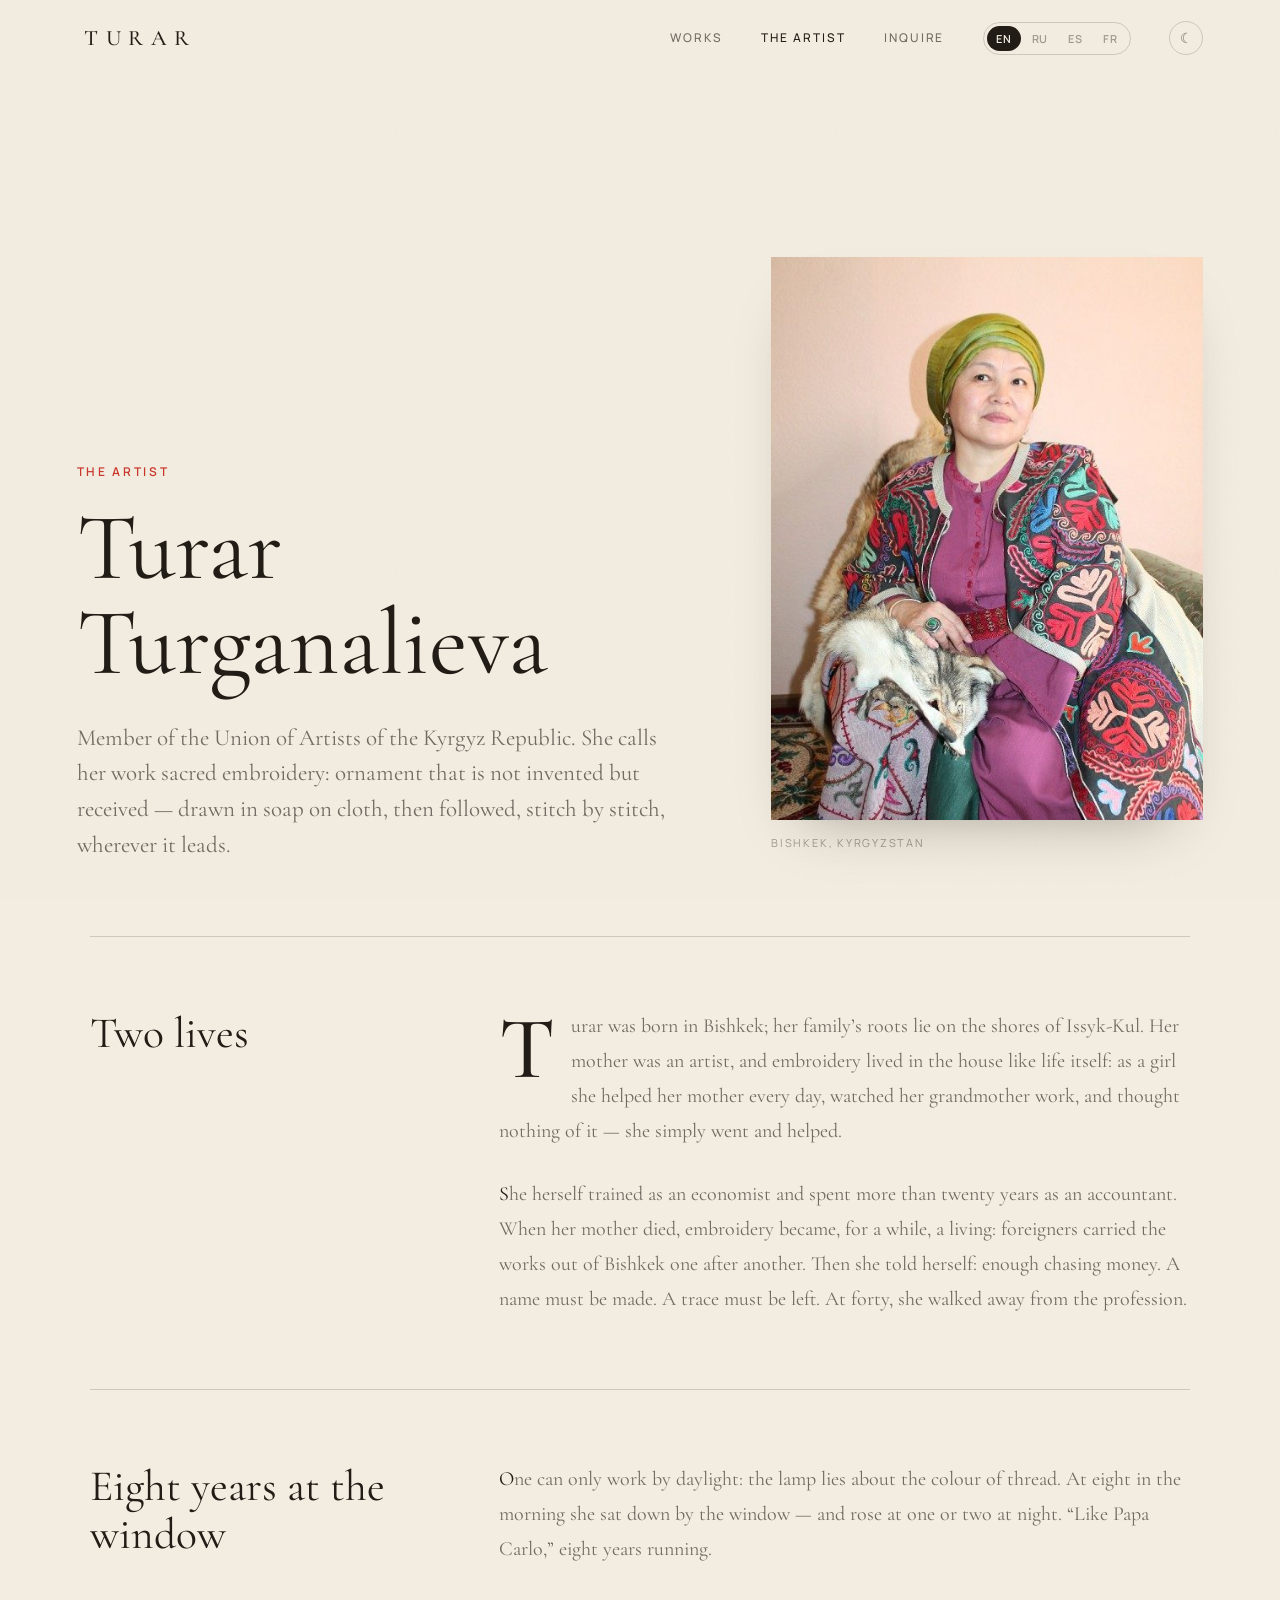
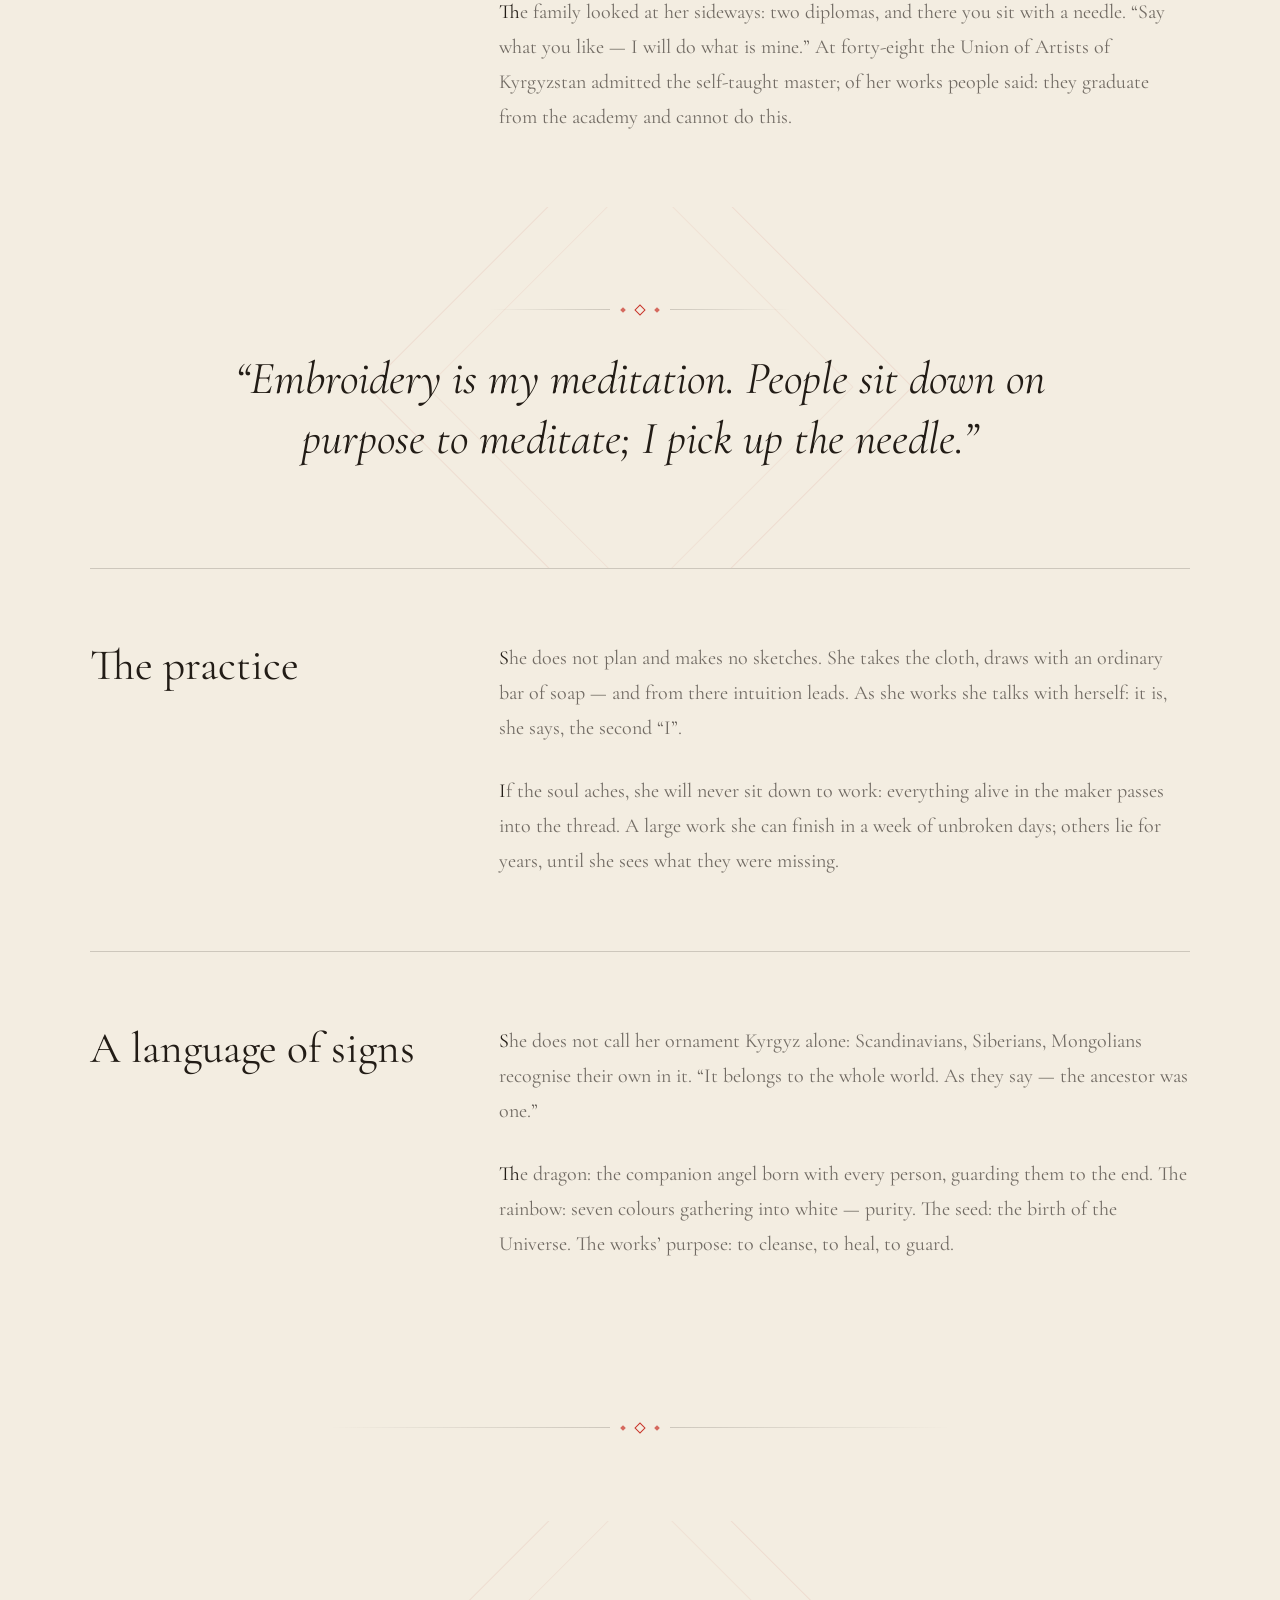
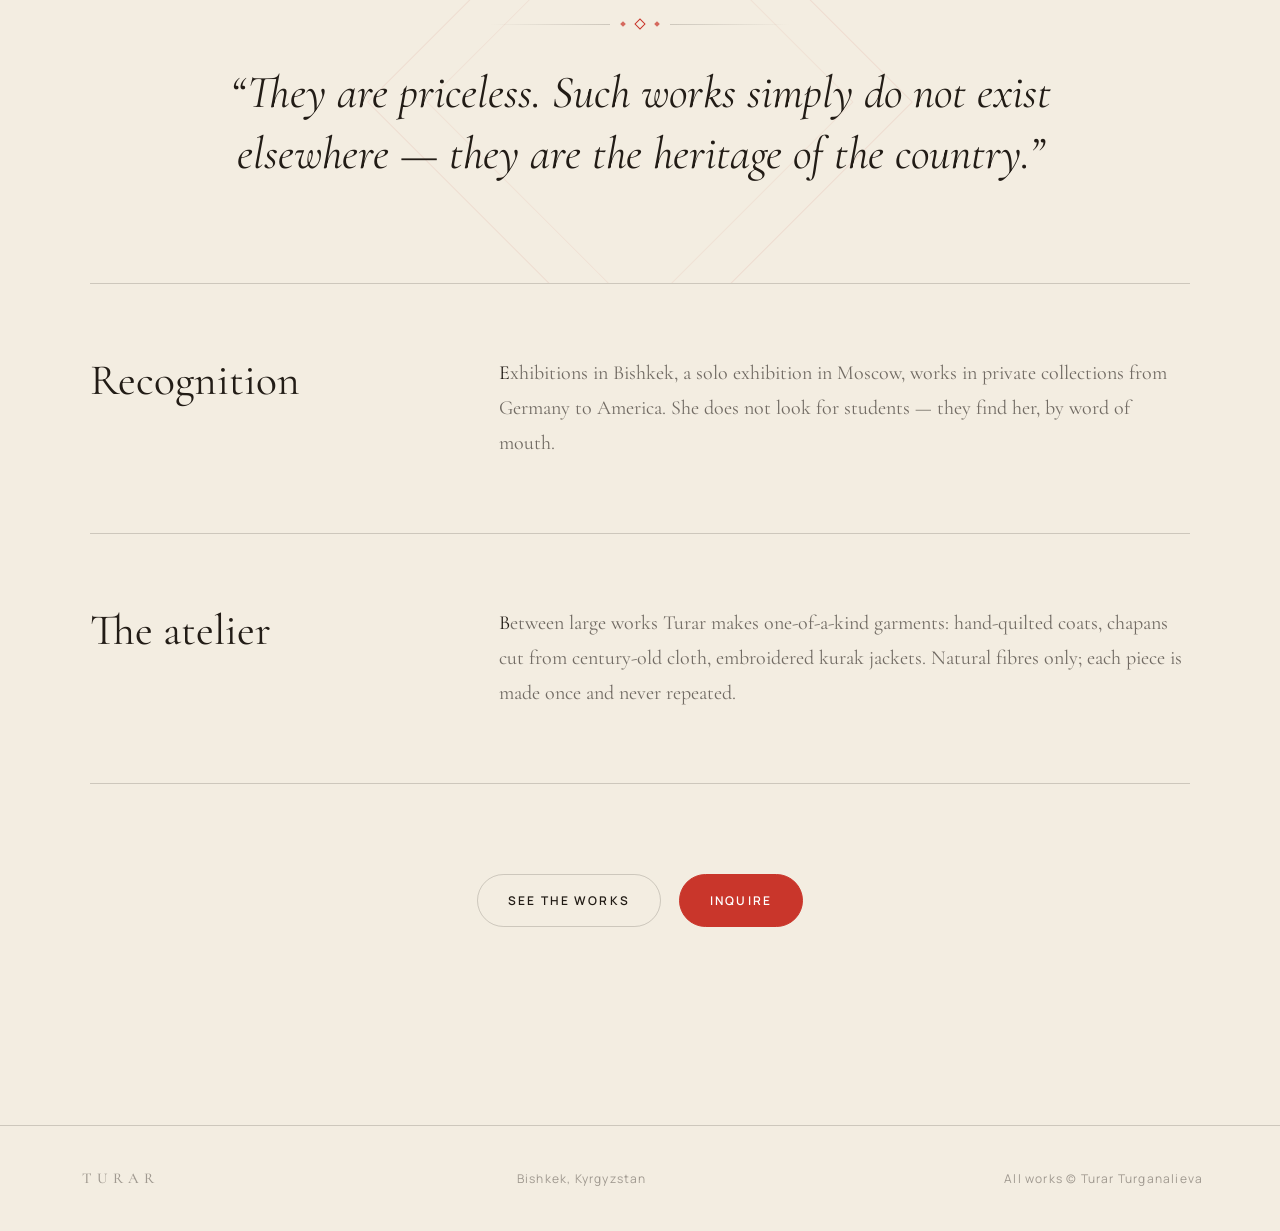
==== about.html @ 56bd6e62 "Turar — sacred embroidery gallery site Static portfolio for textile artist Turar Turganalieva, built" ====
<!DOCTYPE html>
<html lang="en" data-theme="ivory">
<head>
  <meta charset="UTF-8">
  <meta name="viewport" content="width=device-width, initial-scale=1.0">
  <title>Turar — The Artist</title>
  <meta name="description" content="Turar Turganalieva, member of the Union of Artists of the Kyrgyz Republic — sacred embroidery from Bishkek. Her story: two lives, eight years at the window, and a language of signs.">
  <link rel="icon" href="favicon.svg" type="image/svg+xml">

  <meta property="og:type" content="profile">
  <meta property="og:title" content="Turar — The Artist">
  <meta property="og:description" content="The story of Turar Turganalieva — sacred embroidery from Bishkek, Kyrgyzstan.">
  <meta property="og:image" content="photos/web/large/untitled-4.jpg">
  <meta name="twitter:card" content="summary_large_image">

  <link rel="preconnect" href="https://fonts.googleapis.com">
  <link rel="preconnect" href="https://fonts.gstatic.com" crossorigin>
  <script>try{var t=localStorage.getItem('turar-theme');if(t)document.documentElement.dataset.theme=t;}catch(e){}</script>
  <link rel="stylesheet" href="styles.css">
</head>
<body>

  <header class="site-header" id="header">
    <a class="wordmark" href="index.html">TURAR</a>
    <div class="header-right">
      <nav class="main-nav" id="main-nav" aria-label="Main navigation">
        <a href="index.html#works" data-i18n="nav_works">Works</a>
        <a href="about.html" class="active" data-i18n="nav_artist">The Artist</a>
        <a href="index.html#inquire" data-i18n="nav_inquire">Inquire</a>
      </nav>
      <div class="lang-switch" role="group" aria-label="Language">
        <button type="button" data-lang="en">EN</button>
        <button type="button" data-lang="ru">RU</button>
        <button type="button" data-lang="es">ES</button>
        <button type="button" data-lang="fr">FR</button>
      </div>
      <button class="theme-toggle" id="theme-toggle" type="button" aria-label="Toggle light or dark theme">☾</button>
      <button class="nav-toggle" id="nav-toggle" type="button" aria-label="Toggle menu" aria-expanded="false" aria-controls="main-nav">
        <span></span><span></span><span></span>
      </button>
    </div>
  </header>

  <main>

    <!-- ─── About hero ───────────────────────────────────────────────── -->
    <section class="about-hero">
      <div class="reveal">
        <p class="kicker" data-i18n="ab_kicker">The Artist</p>
        <h1 data-i18n="ab_title">Turar Turganalieva</h1>
        <p class="lede" data-i18n="ab_lede">Member of the Union of Artists of the Kyrgyz Republic. She calls her work sacred embroidery: ornament that is not invented but received — drawn in soap on cloth, then followed, stitch by stitch, wherever it leads.</p>
      </div>
      <div class="portrait-wrap reveal">
        <img src="photos/web/large/about-me.jpg" alt="Portrait of Turar Turganalieva in traditional Kyrgyz dress">
        <p class="portrait-cap" data-i18n="ab_portrait_cap">Bishkek, Kyrgyzstan</p>
      </div>
    </section>

    <div class="section" style="padding-top: 0;">
      <div class="prose-wrap">

        <section class="prose-section reveal">
          <h2 data-i18n="s1_h">Two lives</h2>
          <div class="prose">
            <p data-i18n="s1_p1">Turar was born in Bishkek; her family’s roots lie on the shores of Issyk-Kul. Her mother was an artist, and embroidery lived in the house like life itself: as a girl she helped her mother every day, watched her grandmother work, and thought nothing of it — she simply went and helped.</p>
            <p data-i18n="s1_p2">She herself trained as an economist and spent more than twenty years as an accountant. When her mother died, embroidery became, for a while, a living: foreigners carried the works out of Bishkek one after another. Then she told herself: enough chasing money. A name must be made. A trace must be left. At forty, she walked away from the profession.</p>
          </div>
        </section>

        <section class="prose-section reveal">
          <h2 data-i18n="s2_h">Eight years at the window</h2>
          <div class="prose">
            <p data-i18n="s2_p1">One can only work by daylight: the lamp lies about the colour of thread. At eight in the morning she sat down by the window — and rose at one or two at night. “Like Papa Carlo,” eight years running.</p>
            <p data-i18n="s2_p2">The family looked at her sideways: two diplomas, and there you sit with a needle. “Say what you like — I will do what is mine.” At forty-eight the Union of Artists of Kyrgyzstan admitted the self-taught master; of her works people said: they graduate from the academy and cannot do this.</p>
          </div>
        </section>

        <section class="about-quote reveal">
          <div class="orn-rule" style="max-width: 300px; margin: 0 auto 34px;"><span class="diamond d-sm"></span><span class="diamond"></span><span class="diamond d-sm"></span></div>
          <blockquote data-i18n="q2">“Embroidery is my meditation. People sit down on purpose to meditate; I pick up the needle.”</blockquote>
        </section>

        <section class="prose-section reveal">
          <h2 data-i18n="s3_h">The practice</h2>
          <div class="prose">
            <p data-i18n="s3_p1">She does not plan and makes no sketches. She takes the cloth, draws with an ordinary bar of soap — and from there intuition leads. As she works she talks with herself: it is, she says, the second “I”.</p>
            <p data-i18n="s3_p2">If the soul aches, she will never sit down to work: everything alive in the maker passes into the thread. A large work she can finish in a week of unbroken days; others lie for years, until she sees what they were missing.</p>
          </div>
        </section>

        <section class="prose-section reveal">
          <h2 data-i18n="s4_h">A language of signs</h2>
          <div class="prose">
            <p data-i18n="s4_p1">She does not call her ornament Kyrgyz alone: Scandinavians, Siberians, Mongolians recognise their own in it. “It belongs to the whole world. As they say — the ancestor was one.”</p>
            <p data-i18n="s4_p2">The dragon: the companion angel born with every person, guarding them to the end. The rainbow: seven colours gathering into white — purity. The seed: the birth of the Universe. The works’ purpose: to cleanse, to heal, to guard.</p>
          </div>
        </section>

        <div class="section" style="padding: clamp(40px,7vw,90px) 0;">
          <div class="orn-rule reveal" style="max-width: 620px; margin: 0 auto;"><span class="diamond d-sm"></span><span class="diamond"></span><span class="diamond d-sm"></span></div>
        </div>

        <section class="about-quote reveal">
          <div class="orn-rule" style="max-width: 300px; margin: 0 auto 34px;"><span class="diamond d-sm"></span><span class="diamond"></span><span class="diamond d-sm"></span></div>
          <blockquote data-i18n="q3">“They are priceless. Such works simply do not exist elsewhere — they are the heritage of the country.”</blockquote>
        </section>

        <section class="prose-section reveal">
          <h2 data-i18n="s5_h">Recognition</h2>
          <div class="prose">
            <p data-i18n="s5_p1">Exhibitions in Bishkek, a solo exhibition in Moscow, works in private collections from Germany to America. She does not look for students — they find her, by word of mouth.</p>
          </div>
        </section>

        <section class="prose-section reveal">
          <h2 data-i18n="s6_h">The atelier</h2>
          <div class="prose">
            <p data-i18n="s6_p1">Between large works Turar makes one-of-a-kind garments: hand-quilted coats, chapans cut from century-old cloth, embroidered kurak jackets. Natural fibres only; each piece is made once and never repeated.</p>
          </div>
        </section>

        <section class="about-cta reveal">
          <a class="btn" href="index.html#works" data-i18n="ab_cta_works">See the works</a>
          <a class="btn solid" href="index.html#inquire" data-i18n="ab_cta_inq">Inquire</a>
        </section>

      </div>
    </div>

  </main>

  <footer class="site-footer">
    <span class="wordmark">TURAR</span>
    <span data-i18n="foot_line">Bishkek, Kyrgyzstan</span>
    <span data-i18n="foot_rights">All works © Turar Turganalieva</span>
  </footer>

  <script src="app.js"></script>

</body>
</html>
---- styles.css ----
/* Turarts — site styles (built to the Claude Design: Cormorant Garamond + Manrope,
   ivory/night palette, cinnabar accent, paper tooth, tumar lozenge ornament) */
@import url('https://fonts.googleapis.com/css2?family=Cormorant+Garamond:ital,wght@0,300;0,400;0,500;0,600;1,400;1,500&family=Manrope:wght@400;500;600&display=swap');

:root {
  --bg: #14110F;
  --bg-2: #1A1614;
  --ink: #EDE6D8;
  --muted: rgba(237, 230, 216, 0.6);
  --faint: rgba(237, 230, 216, 0.38);
  --hairline: rgba(237, 230, 216, 0.16);
  --accent: #C9362B;
  --serif: 'Cormorant Garamond', 'Times New Roman', serif;
  --sans: 'Manrope', system-ui, sans-serif;
  --pad: clamp(24px, 6vw, 96px);
}

html[data-theme="ivory"] {
  --bg: #F3EDE1;
  --bg-2: #ECE4D5;
  --ink: #221C16;
  --muted: rgba(34, 28, 22, 0.62);
  --faint: rgba(34, 28, 22, 0.4);
  --hairline: rgba(34, 28, 22, 0.18);
}

* { box-sizing: border-box; }
html { scroll-behavior: smooth; }
body {
  margin: 0;
  background: var(--bg);
  color: var(--ink);
  font-family: var(--serif);
  font-size: 19px;
  line-height: 1.65;
  -webkit-font-smoothing: antialiased;
  transition: background 0.4s ease, color 0.4s ease;
}

a { color: inherit; text-decoration: none; }
::selection { background: var(--accent); color: #fff; }
:focus-visible { outline: 2px solid var(--accent); outline-offset: 3px; }

/* ---------- header ---------- */
.site-header {
  position: fixed;
  top: 0; left: 0; right: 0;
  z-index: 50;
  display: flex;
  align-items: center;
  justify-content: space-between;
  gap: 24px;
  padding: 20px var(--pad);
  transition: background 0.3s ease, border-color 0.3s ease;
  border-bottom: 1px solid transparent;
}
.site-header.scrolled {
  background: color-mix(in oklab, var(--bg) 86%, transparent);
  backdrop-filter: blur(14px);
  border-bottom-color: var(--hairline);
}
.wordmark {
  font-family: var(--serif);
  font-weight: 500;
  font-size: 22px;
  letter-spacing: 0.34em;
  text-indent: 0.34em;
}
.header-right { display: flex; align-items: center; gap: clamp(16px, 3vw, 40px); }
.main-nav { display: flex; align-items: center; gap: clamp(16px, 3vw, 40px); }
.main-nav a {
  white-space: nowrap;
  font-family: var(--sans);
  font-size: 12px;
  font-weight: 500;
  letter-spacing: 0.16em;
  text-transform: uppercase;
  color: var(--muted);
  transition: color 0.2s;
}
.main-nav a:hover, .main-nav a.active { color: var(--ink); }

.theme-toggle {
  appearance: none;
  background: transparent;
  border: 1px solid var(--hairline);
  color: var(--muted);
  width: 34px; height: 34px;
  border-radius: 50%;
  cursor: pointer;
  display: inline-flex; align-items: center; justify-content: center;
  font-size: 14px; line-height: 1;
  transition: color 0.2s, border-color 0.2s, transform 0.4s ease;
  flex: none;
}
.theme-toggle:hover { color: var(--ink); border-color: var(--accent); }

.lang-switch { display: flex; gap: 2px; border: 1px solid var(--hairline); border-radius: 99px; padding: 3px; flex: none; }
.lang-switch button {
  appearance: none; border: 0; background: transparent; color: var(--faint);
  font-family: var(--sans); font-size: 11px; font-weight: 600; letter-spacing: 0.08em;
  padding: 5px 9px; border-radius: 99px; cursor: pointer; transition: color 0.2s, background 0.2s;
}
.lang-switch button:hover { color: var(--ink); }
.lang-switch button.active { background: var(--ink); color: var(--bg); }
@media (max-width: 480px) {
  .lang-switch button { padding: 5px 6px; font-size: 10px; letter-spacing: 0.04em; }
  .wordmark { font-size: 18px; }
}

/* mobile nav toggle */
.nav-toggle {
  display: none;
  flex-direction: column;
  gap: 5px;
  background: none; border: 0; cursor: pointer; padding: 4px;
}
.nav-toggle span { display: block; width: 24px; height: 1.5px; background: var(--ink); transition: 0.2s; }

/* ---------- shared ---------- */
.kicker {
  font-family: var(--sans);
  font-size: 12px;
  font-weight: 600;
  letter-spacing: 0.22em;
  text-transform: uppercase;
  color: var(--accent);
  margin: 0 0 20px 0;
}
.section { padding: clamp(80px, 12vh, 160px) var(--pad); }
.btn {
  display: inline-flex;
  align-items: center;
  gap: 12px;
  font-family: var(--sans);
  font-size: 12px;
  font-weight: 600;
  letter-spacing: 0.18em;
  text-transform: uppercase;
  color: var(--ink);
  border: 1px solid var(--hairline);
  padding: 16px 30px;
  border-radius: 99px;
  cursor: pointer;
  background: transparent;
  transition: border-color 0.25s, background 0.25s, color 0.25s;
}
.btn:hover { border-color: var(--accent); }
.btn:not(.solid):hover { color: var(--accent); }
.btn.solid { background: var(--accent); border-color: var(--accent); color: #fff; }
.btn.solid:hover { filter: brightness(1.08); }
.orn-rule {
  display: flex; align-items: center; gap: 11px;
  color: var(--faint);
}
.orn-rule::before, .orn-rule::after { content: ""; height: 1px; flex: 1; }
.orn-rule::before { background: linear-gradient(to right, transparent, var(--hairline)); }
.orn-rule::after  { background: linear-gradient(to left, transparent, var(--hairline)); }
.orn-rule .diamond {
  width: 8px; height: 8px; transform: rotate(45deg);
  border: 1px solid var(--accent); flex: none;
}
.orn-rule .diamond.d-sm {
  width: 4px; height: 4px; background: var(--accent);
  border: 0; opacity: 0.72;
}

/* reveal — base state VISIBLE; .pre added by JS only when the pipeline is alive */
@media (prefers-reduced-motion: no-preference) {
  .reveal { transition: opacity 1.35s ease, transform 1.35s cubic-bezier(0.16, 1, 0.3, 1); }
  .reveal.pre { opacity: 0; transform: translateY(18px); }
}

/* ---------- hero ---------- */
.hero {
  min-height: 92vh;
  display: flex;
  flex-direction: column;
  justify-content: flex-end;
  padding: 140px var(--pad) clamp(48px, 8vh, 96px);
}
.hero .kicker { margin-bottom: 8px; }
.hero-title {
  font-family: var(--serif);
  font-weight: 400;
  font-size: clamp(88px, 17vw, 260px);
  line-height: 0.92;
  letter-spacing: 0.08em;
  margin: 0 0 36px -0.04em;
}
.hero-foot {
  display: grid;
  grid-template-columns: minmax(0, 1.2fr) minmax(0, 1fr);
  gap: clamp(24px, 6vw, 96px);
  align-items: end;
  border-top: 1px solid var(--hairline);
  padding-top: 32px;
}
.hero-sub { font-size: clamp(19px, 1.6vw, 24px); line-height: 1.55; color: var(--muted); margin: 0; max-width: 34em; }
.hero-cta { justify-self: end; }

/* ---------- quote band ---------- */
.quote-band { padding: clamp(90px, 14vh, 180px) var(--pad); text-align: center; }
.quote-band blockquote {
  margin: 36px auto 0;
  max-width: 22em;
  font-size: clamp(30px, 4vw, 52px);
  font-weight: 400;
  font-style: italic;
  line-height: 1.3;
}
.quote-band cite {
  display: block;
  margin-top: 28px;
  font-family: var(--sans);
  font-style: normal;
  font-size: 12px;
  font-weight: 500;
  letter-spacing: 0.2em;
  text-transform: uppercase;
  color: var(--faint);
}

/* ---------- works head ---------- */
.works-head { display: grid; grid-template-columns: minmax(0, 1fr) minmax(0, 1fr); gap: 32px; align-items: end; margin-bottom: clamp(48px, 8vh, 90px); }
.works-head h2 { font-size: clamp(44px, 6vw, 84px); font-weight: 400; line-height: 1.02; margin: 0; }
.works-note { color: var(--muted); font-size: 18px; max-width: 32em; justify-self: end; margin: 0; }

/* ---------- gallery (masonry, big gallery kept; design idiom) ---------- */
.gallery {
  max-width: 1400px;
  margin: 0 auto;
  columns: 2;
  column-gap: clamp(22px, 3.2vw, 56px);
}
@media (max-width: 920px) { .gallery { columns: 1; } }

.work { break-inside: avoid; margin: 0 0 clamp(48px, 7vh, 96px); display: flex; flex-direction: column; }
.work .shot {
  position: relative;
  display: block;
  width: 100%;
  overflow: hidden;
  cursor: zoom-in;
  background: var(--bg-2);
  box-shadow: 0 26px 56px -36px rgba(0, 0, 0, 0.55);
}
html[data-theme="ivory"] .work .shot { box-shadow: 0 28px 58px -34px rgba(34, 28, 22, 0.4); }
.work .shot img { width: 100%; height: auto; display: block; transition: transform 0.9s cubic-bezier(0.16, 1, 0.3, 1); }
.work .shot:hover img, .work .shot:focus-visible img { transform: scale(1.035); }
.work-caption { display: flex; align-items: baseline; justify-content: space-between; gap: 16px; border-bottom: 1px solid var(--hairline); padding: 18px 0 14px; }
.work-title { font-family: var(--serif); font-size: 26px; font-weight: 500; font-style: italic; margin: 0; line-height: 1.1; }
.work-no { font-family: var(--sans); font-size: 11px; letter-spacing: 0.18em; color: var(--faint); flex: none; }
.work-meta { padding-top: 14px; }
.work-row { display: flex; align-items: center; justify-content: space-between; gap: 16px; }
.work-medium { font-family: var(--sans); color: var(--faint); text-transform: uppercase; letter-spacing: 0.14em; font-size: 11px; }
.view-link {
  appearance: none; background: none; border: 0; padding: 0; cursor: pointer;
  font-family: var(--sans); font-size: 12px; font-weight: 600; letter-spacing: 0.16em; text-transform: uppercase;
  color: var(--accent); display: inline-flex; align-items: center; gap: 8px;
}
.view-link::after { content: "\2192"; transition: transform 0.2s; }
.work .shot:hover ~ .work-meta .view-link::after,
.view-link:hover::after { transform: translateX(4px); }

/* ---------- artist teaser ---------- */
.artist-teaser { display: grid; grid-template-columns: minmax(0, 5fr) minmax(0, 7fr); gap: clamp(32px, 7vw, 110px); align-items: center; border-top: 1px solid var(--hairline); }
.artist-teaser h2 { font-size: clamp(36px, 4.4vw, 62px); font-weight: 400; line-height: 1.08; margin: 0 0 24px; }
.artist-teaser p { color: var(--muted); font-size: 20px; max-width: 30em; margin: 0 0 36px; }
.portrait-wrap { position: relative; }
.portrait-wrap img { width: 100%; height: clamp(420px, 44vw, 620px); object-fit: cover; object-position: top center; display: block; background: var(--bg-2); box-shadow: 0 26px 56px -36px rgba(0, 0, 0, 0.55); }
html[data-theme="ivory"] .portrait-wrap img { box-shadow: 0 28px 58px -34px rgba(34, 28, 22, 0.4); }
.portrait-cap { font-family: var(--sans); font-size: 11px; letter-spacing: 0.16em; text-transform: uppercase; color: var(--faint); margin-top: 14px; }

/* ---------- inquire / contact ---------- */
.inquire { border-top: 1px solid var(--hairline); }
.inquire-inner { max-width: 720px; margin: 0 auto; text-align: center; }
.inquire h2 { font-size: clamp(40px, 5vw, 68px); font-weight: 400; margin: 0 0 22px; }
.inquire .lede { color: var(--muted); font-size: 20px; margin: 0 auto 10px; max-width: 28em; }
.inquire .note { font-family: var(--sans); font-size: 12px; letter-spacing: 0.12em; text-transform: uppercase; color: var(--faint); margin: 0 0 40px; }
.inquire-links { display: flex; gap: 16px; justify-content: center; flex-wrap: wrap; }

/* ---------- footer ---------- */
.site-footer {
  border-top: 1px solid var(--hairline);
  padding: 40px var(--pad);
  display: flex;
  align-items: center;
  justify-content: space-between;
  gap: 24px;
  flex-wrap: wrap;
  font-family: var(--sans);
  font-size: 12px;
  letter-spacing: 0.1em;
  color: var(--faint);
}
.site-footer .wordmark { font-size: 15px; }

/* ---------- about page ---------- */
.about-hero { padding: 180px var(--pad) clamp(48px, 8vh, 90px); display: grid; grid-template-columns: minmax(0, 7fr) minmax(0, 5fr); gap: clamp(36px, 7vw, 110px); align-items: end; }
.about-hero h1 { font-size: clamp(52px, 7.4vw, 110px); font-weight: 400; line-height: 1; margin: 0 0 30px; }
.about-hero .lede { font-size: clamp(20px, 1.8vw, 26px); line-height: 1.55; color: var(--muted); margin: 0; max-width: 30em; }
.prose-wrap { max-width: 1100px; margin: 0 auto; }
.prose-section { display: grid; grid-template-columns: minmax(0, 4fr) minmax(0, 8fr); gap: clamp(24px, 5vw, 80px); padding: clamp(56px, 8vh, 100px) 0; border-top: 1px solid var(--hairline); }
.prose-section h2 { font-size: clamp(30px, 3.4vw, 46px); font-weight: 400; line-height: 1.12; margin: 0; position: sticky; top: 120px; }
.prose-section .prose p { margin: 0 0 1.4em; font-size: 20px; line-height: 1.75; color: var(--muted); }
.prose-section .prose p:last-child { margin-bottom: 0; }
.prose-section .prose p::first-letter { color: var(--ink); }
.about-quote { padding: clamp(70px, 11vh, 140px) 0; text-align: center; }
.about-quote blockquote { margin: 0 auto; max-width: 20em; font-size: clamp(28px, 3.6vw, 46px); font-style: italic; font-weight: 400; line-height: 1.32; }
.about-cta { border-top: 1px solid var(--hairline); padding: clamp(70px, 10vh, 120px) 0; display: flex; gap: 18px; justify-content: center; flex-wrap: wrap; }

/* ---------- responsive ---------- */
@media (max-width: 920px) {
  .nav-toggle { display: flex; }
  .main-nav {
    display: none;
    position: absolute;
    top: 100%; left: 0; right: 0;
    flex-direction: column;
    align-items: flex-start;
    gap: 0;
    background: var(--bg);
    border-bottom: 1px solid var(--hairline);
    padding: 8px var(--pad) 20px;
  }
  .main-nav.open { display: flex; }
  .main-nav a { padding: 12px 0; font-size: 13px; }
  .hero-foot, .works-head, .artist-teaser, .about-hero, .prose-section { grid-template-columns: 1fr; }
  .hero-title { font-size: clamp(58px, 15.5vw, 150px); letter-spacing: 0.03em; }
  .hero-cta, .works-note { justify-self: start; }
  .prose-section h2 { position: static; }
  .portrait-wrap { order: -1; }
}

/* ============================================================
   Refinement pass — paper tooth, tumar accent (from the design)
   ============================================================ */
body::after {
  content: "";
  position: fixed;
  inset: 0;
  z-index: 1;
  pointer-events: none;
  opacity: 0.5;
  background-image: url("data:image/svg+xml,%3Csvg xmlns='http://www.w3.org/2000/svg' width='220' height='220'%3E%3Cfilter id='n'%3E%3CfeTurbulence type='fractalNoise' baseFrequency='0.82' numOctaves='2' stitchTiles='stitch'/%3E%3CfeColorMatrix type='saturate' values='0'/%3E%3C/filter%3E%3Crect width='100%25' height='100%25' filter='url(%23n)' opacity='0.05'/%3E%3C/svg%3E");
}
html[data-theme="ivory"] body::after { mix-blend-mode: multiply; opacity: 0.62; }
.site-header, main, .site-footer { position: relative; z-index: 2; }

/* faint tumar medallion behind quotes only (never behind artworks) */
.quote-band, .about-quote { position: relative; overflow: hidden; }
.quote-band > *, .about-quote > * { position: relative; z-index: 1; }
.quote-band::before, .quote-band::after,
.about-quote::before, .about-quote::after {
  content: "";
  position: absolute;
  left: 50%; top: 50%;
  transform: translate(-50%, -50%) rotate(45deg);
  border: 1px solid var(--accent);
  opacity: 0.09;
  pointer-events: none;
  z-index: 0;
}
.quote-band::before, .about-quote::before { width: min(384px, 62vw); height: min(384px, 62vw); }
.quote-band::after,  .about-quote::after  { width: min(300px, 48vw); height: min(300px, 48vw); opacity: 0.06; }

/* editorial drop cap — opens her story on The Artist page */
.prose-wrap .prose-section:first-of-type .prose p:first-child::first-letter {
  float: left;
  font-family: var(--serif);
  font-weight: 500;
  font-size: 4.4em;
  line-height: 0.74;
  padding: 8px 16px 0 0;
  color: var(--ink);
}

/* ---------- lightbox ---------- */
.lightbox {
  position: fixed; inset: 0; z-index: 90;
  background: rgba(8, 6, 5, 0.94);
  backdrop-filter: blur(8px);
  display: flex; align-items: center; justify-content: center;
  opacity: 0; pointer-events: none;
  transition: opacity 0.3s ease;
}
.lightbox.is-open { opacity: 1; pointer-events: all; }
.lightbox__figure { margin: 0; max-width: 92vw; display: flex; flex-direction: column; align-items: center; gap: 1.1rem; }
.lightbox__img {
  max-width: 92vw; max-height: 80vh; object-fit: contain;
  transition: opacity 0.2s; box-shadow: 0 30px 80px rgba(0, 0, 0, 0.6);
}
.lightbox__img.is-loading { opacity: 0; }
.lightbox__caption {
  font-family: var(--sans); font-size: 11px; letter-spacing: 0.16em; text-transform: uppercase;
  color: rgba(237, 230, 216, 0.6); text-align: center;
}
.lightbox__caption strong { color: var(--accent); font-weight: 600; }
.lightbox__caption em { font-family: var(--serif); font-style: italic; font-size: 17px; letter-spacing: 0; text-transform: none; color: #EDE6D8; display: block; margin-bottom: 7px; }
.lightbox__btn {
  position: absolute; background: none;
  border: 1px solid rgba(237, 230, 216, 0.3); color: rgba(237, 230, 216, 0.78);
  width: 44px; height: 44px; border-radius: 50%; cursor: pointer; font-size: 15px;
  display: flex; align-items: center; justify-content: center;
  transition: border-color 0.2s, color 0.2s;
}
.lightbox__btn:hover { border-color: var(--accent); color: var(--accent); }
.lightbox__btn--close { top: 24px; right: 24px; }
.lightbox__btn--prev { left: 24px; top: 50%; transform: translateY(-50%); }
.lightbox__btn--next { right: 24px; top: 50%; transform: translateY(-50%); }
@media (max-width: 640px) {
  .lightbox__btn--prev { left: 10px; }
  .lightbox__btn--next { right: 10px; }
  .lightbox__img { max-height: 72vh; }
}
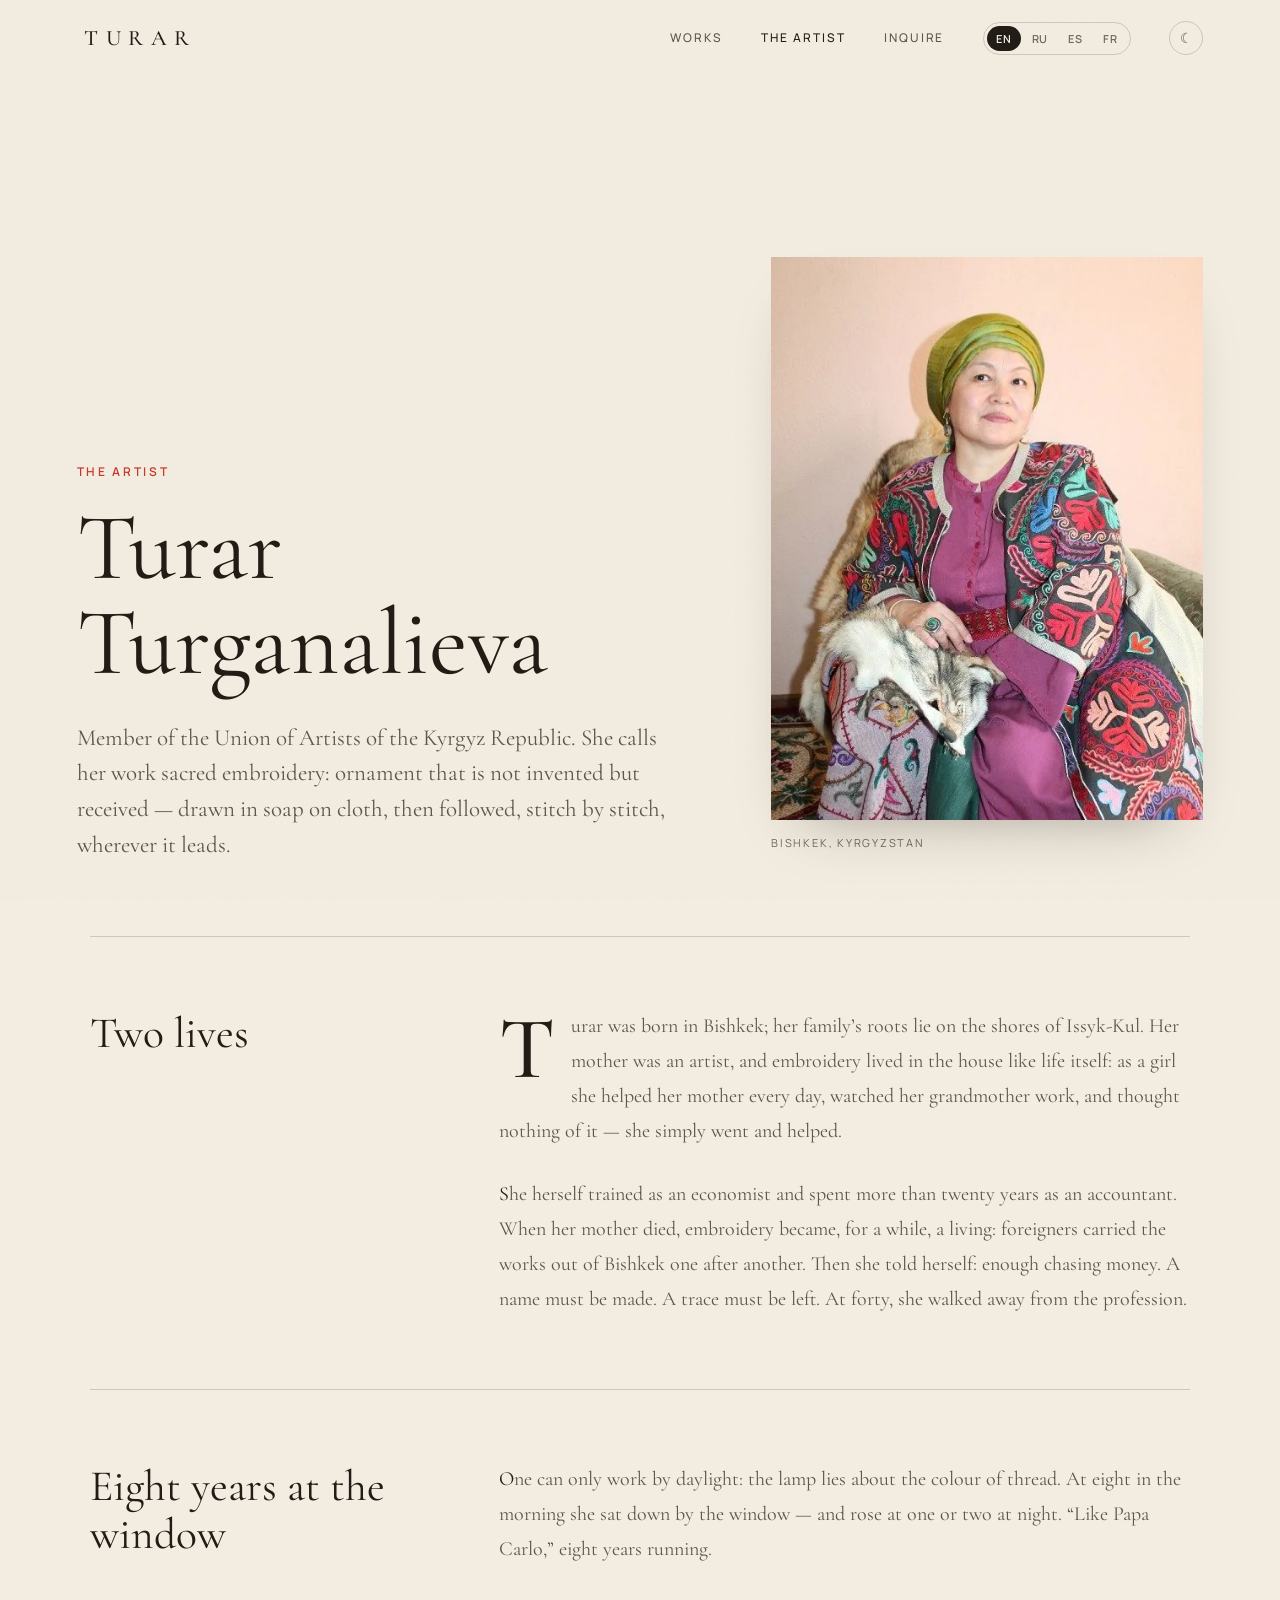
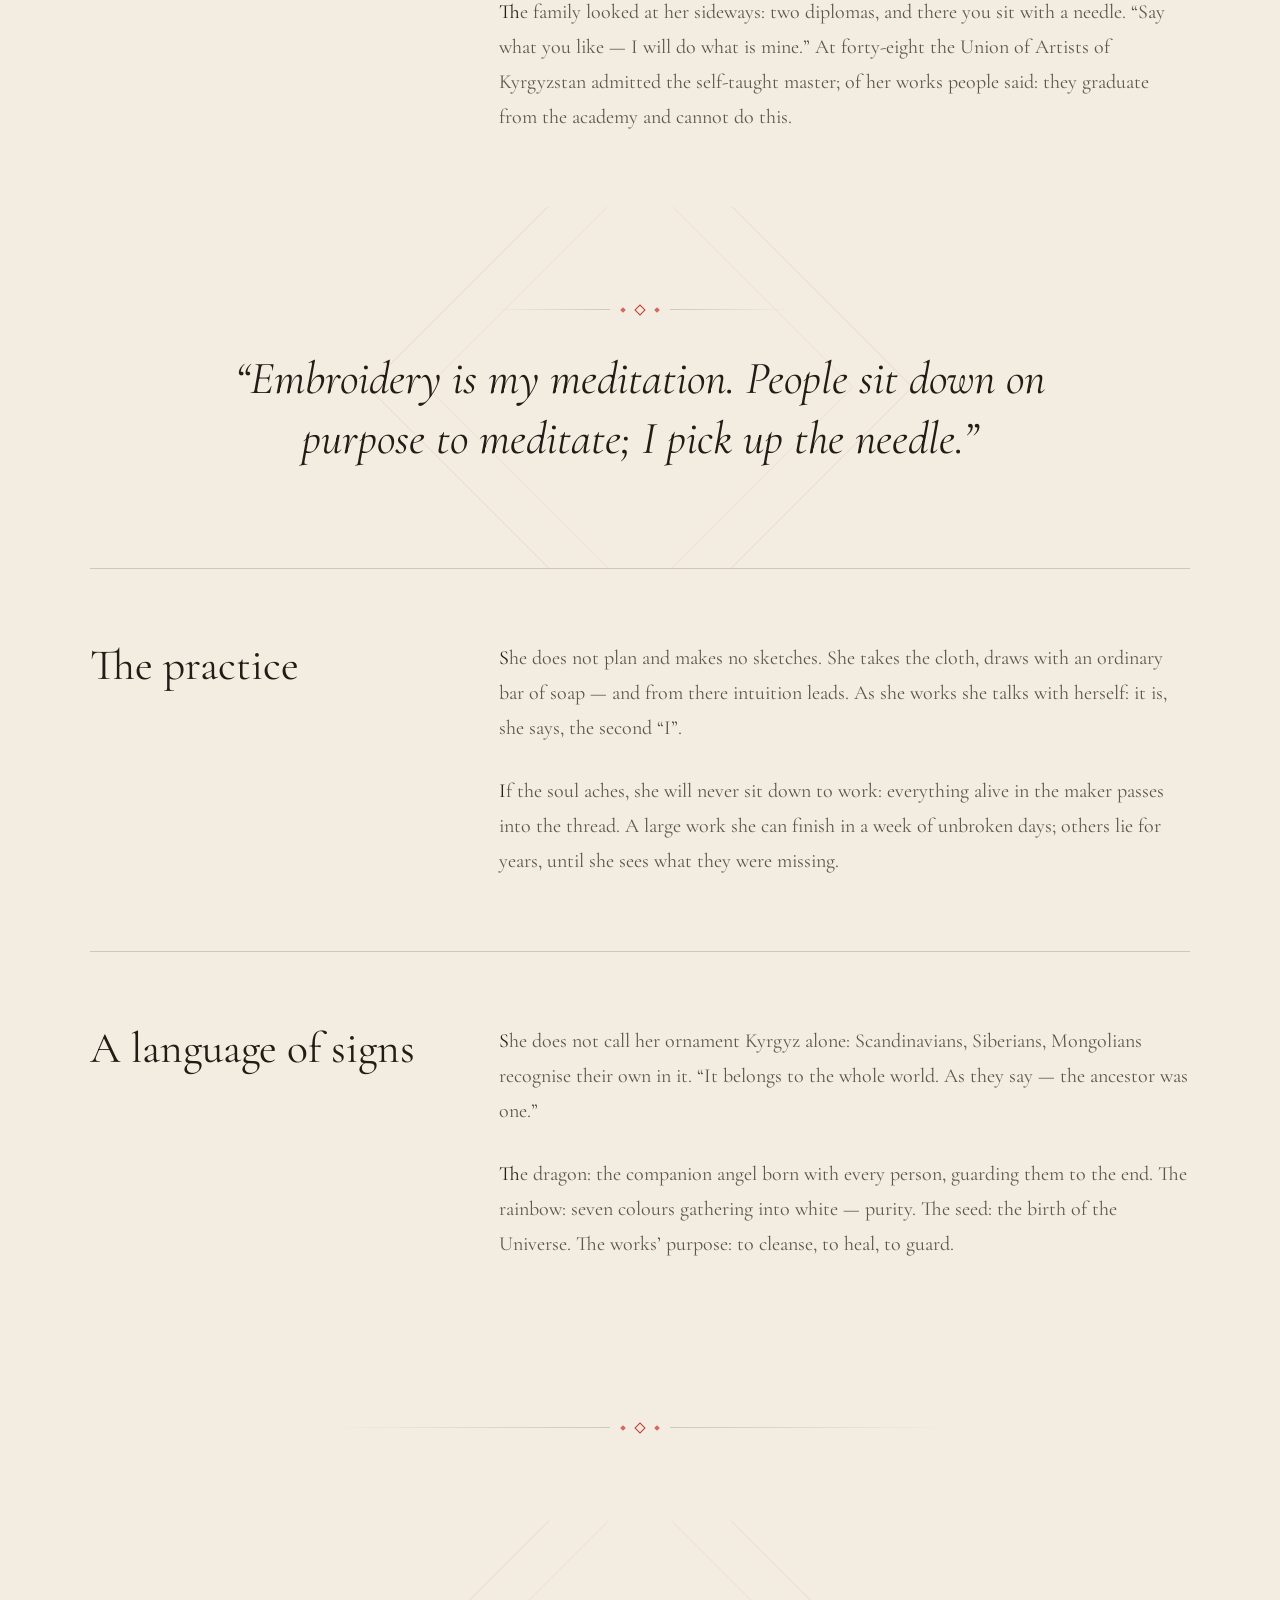
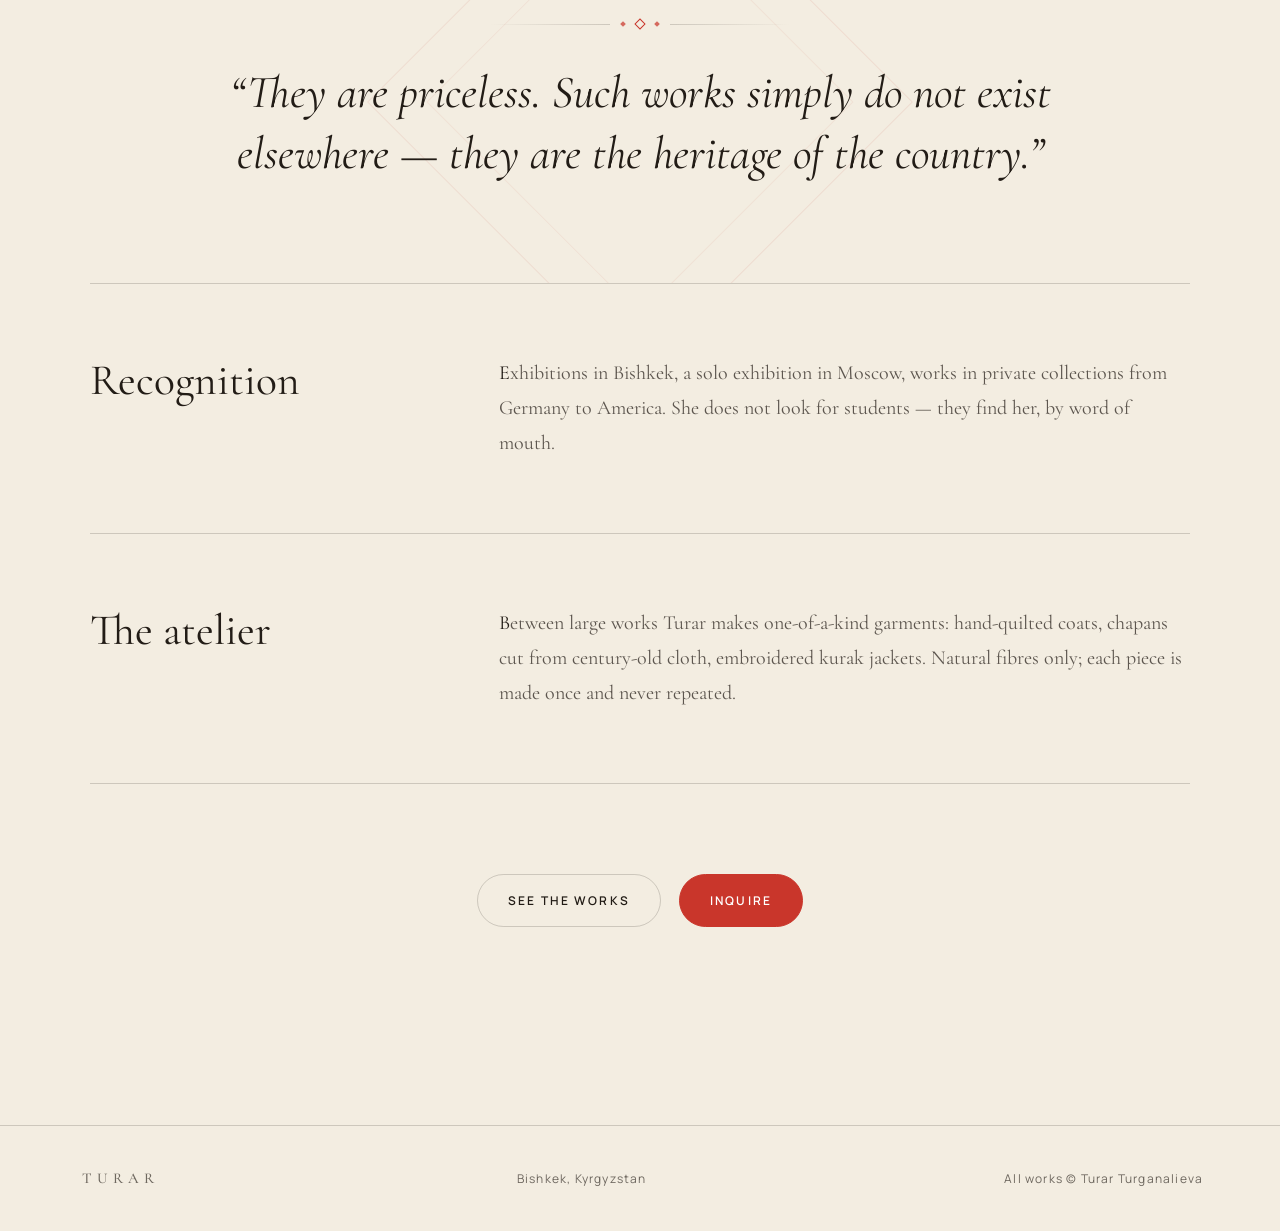
==== commit b7045cbb: "Improve performance, SEO, and accessibility Performance - Ship WebP for every gallery + portrait ima" ====
--- a/about.html
+++ b/about.html
@@ -6,17 +6,47 @@
   <title>Turar — The Artist</title>
   <meta name="description" content="Turar Turganalieva, member of the Union of Artists of the Kyrgyz Republic — sacred embroidery from Bishkek. Her story: two lives, eight years at the window, and a language of signs.">
   <link rel="icon" href="favicon.svg" type="image/svg+xml">
+  <link rel="canonical" href="https://turar.art/about.html">
 
   <meta property="og:type" content="profile">
+  <meta property="og:site_name" content="Turar — Sacred Embroidery">
+  <meta property="og:url" content="https://turar.art/about.html">
   <meta property="og:title" content="Turar — The Artist">
   <meta property="og:description" content="The story of Turar Turganalieva — sacred embroidery from Bishkek, Kyrgyzstan.">
-  <meta property="og:image" content="photos/web/large/untitled-4.jpg">
+  <meta property="og:image" content="https://turar.art/photos/web/large/untitled-4.jpg">
+  <meta property="og:image:alt" content="Stylised horned spirit figure embroidered on dark green velvet by Turar Turganalieva">
+  <meta property="og:locale" content="en_US">
+  <meta property="og:locale:alternate" content="ru_RU">
+  <meta property="og:locale:alternate" content="es_ES">
+  <meta property="og:locale:alternate" content="fr_FR">
   <meta name="twitter:card" content="summary_large_image">
+  <meta name="twitter:title" content="Turar — The Artist">
+  <meta name="twitter:description" content="The story of Turar Turganalieva — sacred embroidery from Bishkek, Kyrgyzstan.">
+  <meta name="twitter:image" content="https://turar.art/photos/web/large/untitled-4.jpg">
 
   <link rel="preconnect" href="https://fonts.googleapis.com">
   <link rel="preconnect" href="https://fonts.gstatic.com" crossorigin>
-  <script>try{var t=localStorage.getItem('turar-theme');if(t)document.documentElement.dataset.theme=t;}catch(e){}</script>
+  <link rel="stylesheet" href="https://fonts.googleapis.com/css2?family=Cormorant+Garamond:ital,wght@0,300;0,400;0,500;0,600;1,400;1,500&amp;family=Manrope:wght@400;500;600&amp;display=swap">
+  <script>try{var t=localStorage.getItem('turar-theme');if(!t&&window.matchMedia&&matchMedia('(prefers-color-scheme: dark)').matches)t='night';if(t)document.documentElement.dataset.theme=t;}catch(e){}</script>
   <link rel="stylesheet" href="styles.css">
+
+  <script type="application/ld+json">
+  {
+    "@context": "https://schema.org",
+    "@type": "ProfilePage",
+    "mainEntity": {
+      "@type": "Person",
+      "name": "Turar Turganalieva",
+      "jobTitle": "Textile artist",
+      "knowsAbout": "Sacred embroidery",
+      "description": "Member of the Union of Artists of the Kyrgyz Republic. An economist for twenty years, she left the profession at forty for embroidery and was admitted to the Union as a self-taught master.",
+      "memberOf": { "@type": "Organization", "name": "Union of Artists of the Kyrgyz Republic" },
+      "address": { "@type": "PostalAddress", "addressLocality": "Bishkek", "addressCountry": "KG" },
+      "url": "https://turar.art/about.html",
+      "image": "https://turar.art/photos/web/large/about-me.jpg"
+    }
+  }
+  </script>
 </head>
 <body>
 
@@ -51,7 +81,10 @@
         <p class="lede" data-i18n="ab_lede">Member of the Union of Artists of the Kyrgyz Republic. She calls her work sacred embroidery: ornament that is not invented but received — drawn in soap on cloth, then followed, stitch by stitch, wherever it leads.</p>
       </div>
       <div class="portrait-wrap reveal">
-        <img src="photos/web/large/about-me.jpg" alt="Portrait of Turar Turganalieva in traditional Kyrgyz dress">
+        <picture>
+          <source type="image/webp" srcset="photos/web/large/about-me.webp">
+          <img src="photos/web/large/about-me.jpg" alt="Portrait of Turar Turganalieva in traditional Kyrgyz dress">
+        </picture>
         <p class="portrait-cap" data-i18n="ab_portrait_cap">Bishkek, Kyrgyzstan</p>
       </div>
     </section>
--- a/styles.css
+++ b/styles.css
@@ -1,13 +1,14 @@
 /* Turarts — site styles (built to the Claude Design: Cormorant Garamond + Manrope,
-   ivory/night palette, cinnabar accent, paper tooth, tumar lozenge ornament) */
-@import url('https://fonts.googleapis.com/css2?family=Cormorant+Garamond:ital,wght@0,300;0,400;0,500;0,600;1,400;1,500&family=Manrope:wght@400;500;600&display=swap');
+   ivory/night palette, cinnabar accent, paper tooth, tumar lozenge ornament)
+   Fonts are loaded via <link> in each page's <head> — faster than a CSS @import,
+   which the browser can only discover after this stylesheet has downloaded. */
 
 :root {
   --bg: #14110F;
   --bg-2: #1A1614;
   --ink: #EDE6D8;
   --muted: rgba(237, 230, 216, 0.6);
-  --faint: rgba(237, 230, 216, 0.38);
+  --faint: rgba(237, 230, 216, 0.52);
   --hairline: rgba(237, 230, 216, 0.16);
   --accent: #C9362B;
   --serif: 'Cormorant Garamond', 'Times New Roman', serif;
@@ -19,13 +20,13 @@
   --bg: #F3EDE1;
   --bg-2: #ECE4D5;
   --ink: #221C16;
-  --muted: rgba(34, 28, 22, 0.62);
-  --faint: rgba(34, 28, 22, 0.4);
+  --muted: rgba(34, 28, 22, 0.72);
+  --faint: rgba(34, 28, 22, 0.64);
   --hairline: rgba(34, 28, 22, 0.18);
 }
 
 * { box-sizing: border-box; }
-html { scroll-behavior: smooth; }
+@media (prefers-reduced-motion: no-preference) { html { scroll-behavior: smooth; } }
 body {
   margin: 0;
   background: var(--bg);
@@ -246,6 +247,7 @@
   box-shadow: 0 26px 56px -36px rgba(0, 0, 0, 0.55);
 }
 html[data-theme="ivory"] .work .shot { box-shadow: 0 28px 58px -34px rgba(34, 28, 22, 0.4); }
+.work .shot picture { display: block; }
 .work .shot img { width: 100%; height: auto; display: block; transition: transform 0.9s cubic-bezier(0.16, 1, 0.3, 1); }
 .work .shot:hover img, .work .shot:focus-visible img { transform: scale(1.035); }
 .work-caption { display: flex; align-items: baseline; justify-content: space-between; gap: 16px; border-bottom: 1px solid var(--hairline); padding: 18px 0 14px; }
@@ -268,6 +270,7 @@
 .artist-teaser h2 { font-size: clamp(36px, 4.4vw, 62px); font-weight: 400; line-height: 1.08; margin: 0 0 24px; }
 .artist-teaser p { color: var(--muted); font-size: 20px; max-width: 30em; margin: 0 0 36px; }
 .portrait-wrap { position: relative; }
+.portrait-wrap picture { display: block; }
 .portrait-wrap img { width: 100%; height: clamp(420px, 44vw, 620px); object-fit: cover; object-position: top center; display: block; background: var(--bg-2); box-shadow: 0 26px 56px -36px rgba(0, 0, 0, 0.55); }
 html[data-theme="ivory"] .portrait-wrap img { box-shadow: 0 28px 58px -34px rgba(34, 28, 22, 0.4); }
 .portrait-cap { font-family: var(--sans); font-size: 11px; letter-spacing: 0.16em; text-transform: uppercase; color: var(--faint); margin-top: 14px; }
@@ -396,7 +399,6 @@
   font-family: var(--sans); font-size: 11px; letter-spacing: 0.16em; text-transform: uppercase;
   color: rgba(237, 230, 216, 0.6); text-align: center;
 }
-.lightbox__caption strong { color: var(--accent); font-weight: 600; }
 .lightbox__caption em { font-family: var(--serif); font-style: italic; font-size: 17px; letter-spacing: 0; text-transform: none; color: #EDE6D8; display: block; margin-bottom: 7px; }
 .lightbox__btn {
   position: absolute; background: none;
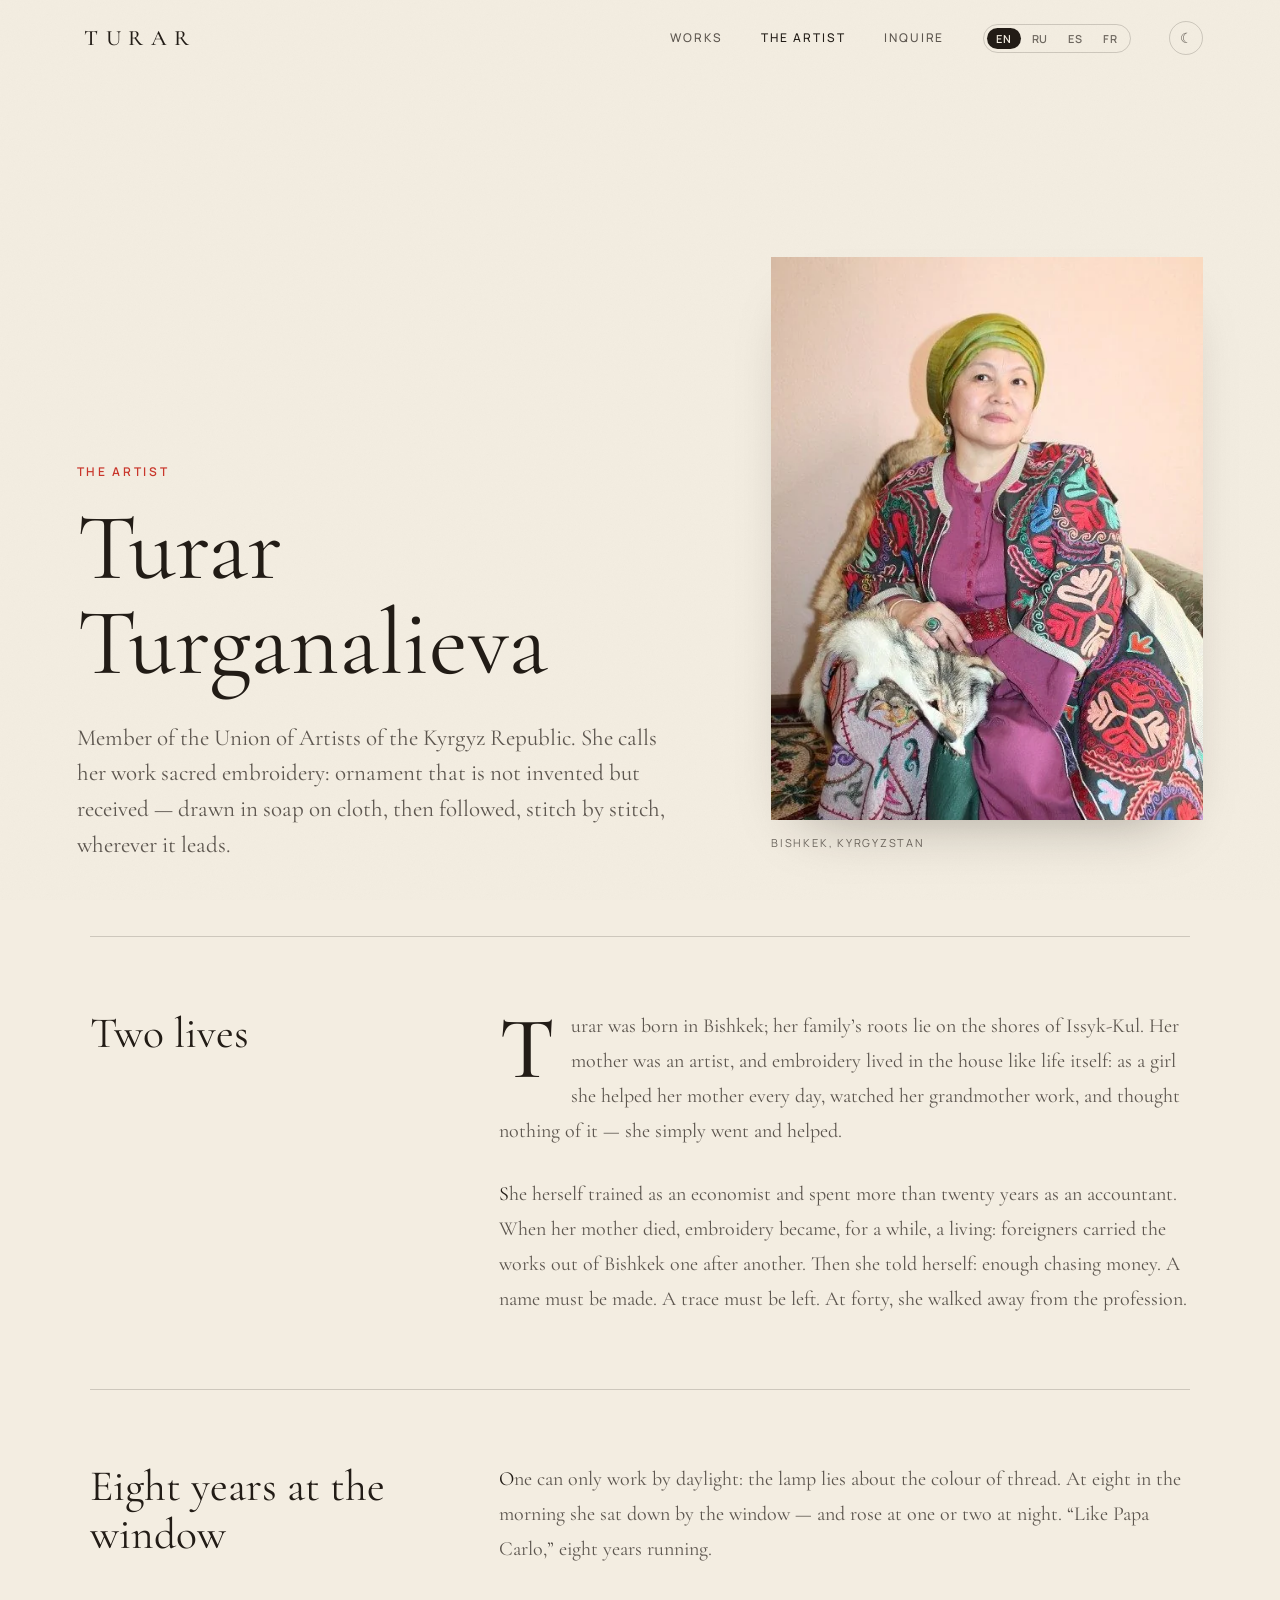
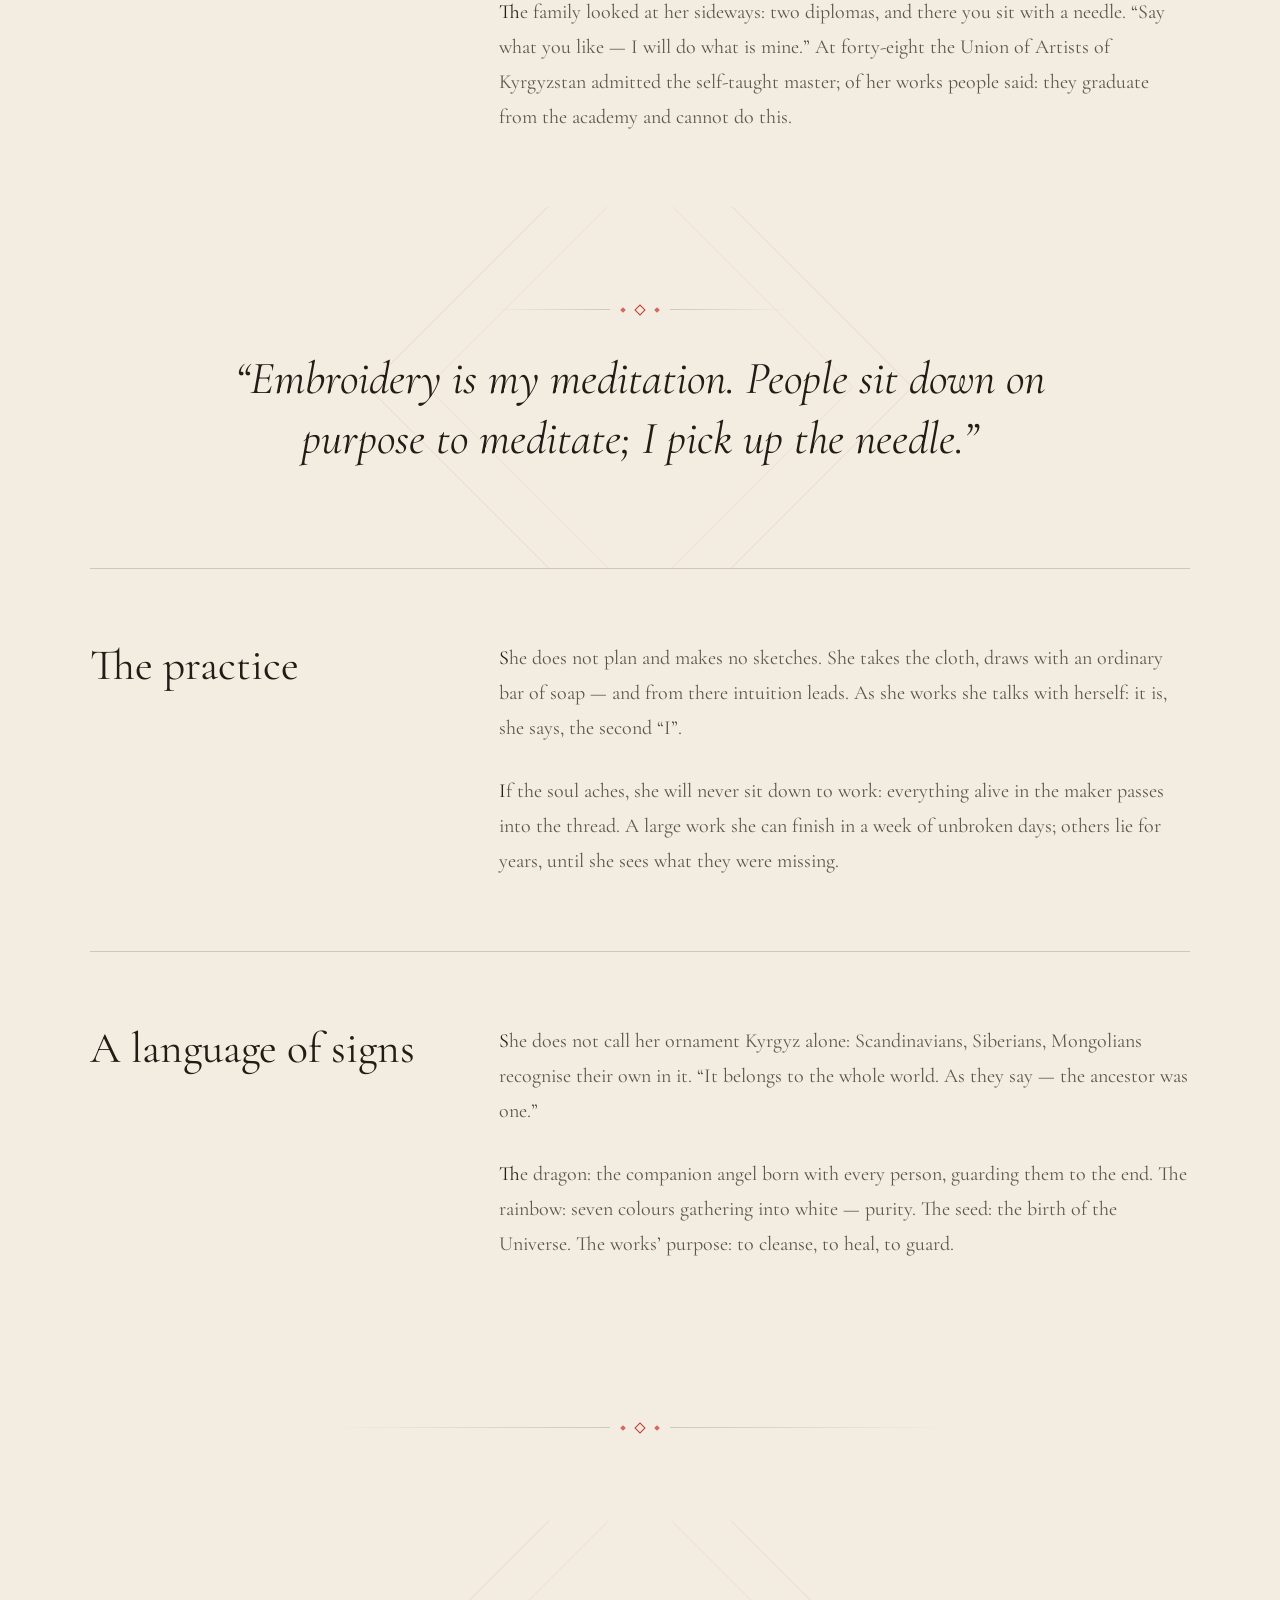
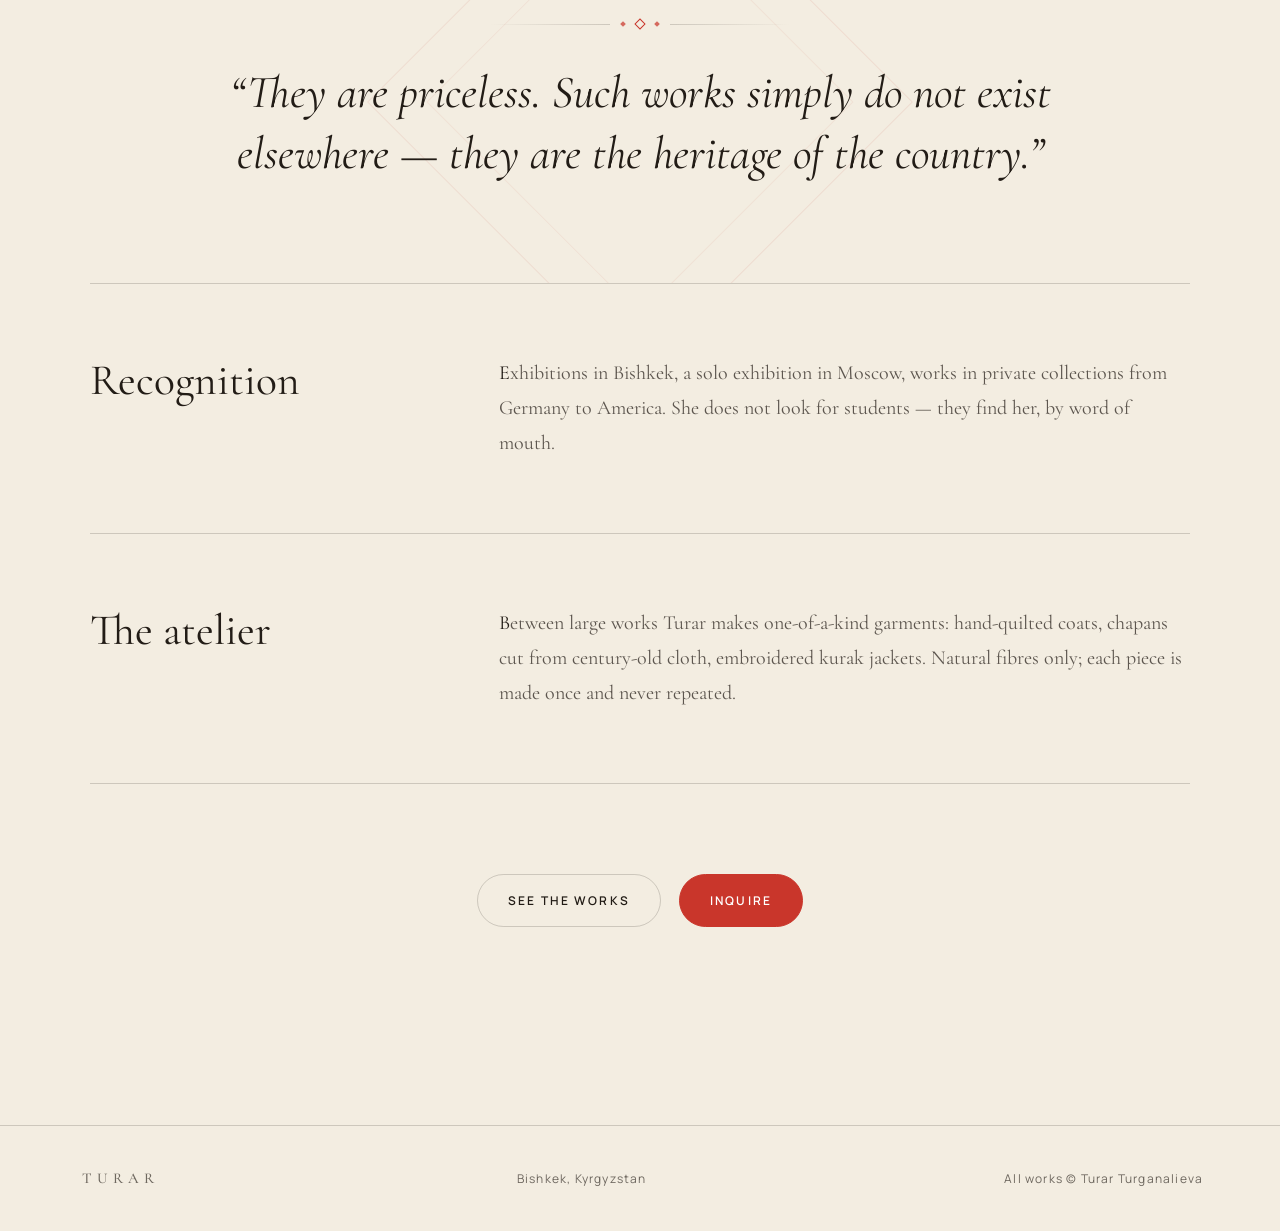
==== commit 569799c9: "Add multilingual pre-rendering, lightbox UX, security headers, and CI Multilingual SEO (build step) " ====
--- a/about.html
+++ b/about.html
@@ -1,36 +1,34 @@
 <!DOCTYPE html>
-<html lang="en" data-theme="ivory">
+
+<html data-theme="ivory" lang="en">
 <head>
-  <meta charset="UTF-8">
-  <meta name="viewport" content="width=device-width, initial-scale=1.0">
-  <title>Turar — The Artist</title>
-  <meta name="description" content="Turar Turganalieva, member of the Union of Artists of the Kyrgyz Republic — sacred embroidery from Bishkek. Her story: two lives, eight years at the window, and a language of signs.">
-  <link rel="icon" href="favicon.svg" type="image/svg+xml">
-  <link rel="canonical" href="https://turar.art/about.html">
+<meta charset="utf-8"/>
+<meta content="width=device-width, initial-scale=1.0" name="viewport"/>
+<title>Turar — The Artist</title>
+<meta content="Turar Turganalieva, member of the Union of Artists of the Kyrgyz Republic — sacred embroidery from Bishkek. Her story: two lives, eight years at the window, and a language of signs." name="description"/>
+<link href="/favicon.svg" rel="icon" type="image/svg+xml"/>
+<link href="https://turar.art/about.html" rel="canonical"/><link href="https://turar.art/about.html" hreflang="en" rel="alternate"/><link href="https://turar.art/ru/about.html" hreflang="ru" rel="alternate"/><link href="https://turar.art/es/about.html" hreflang="es" rel="alternate"/><link href="https://turar.art/fr/about.html" hreflang="fr" rel="alternate"/><link href="https://turar.art/about.html" hreflang="x-default" rel="alternate"/>
+<meta content="profile" property="og:type"/>
+<meta content="Turar — Sacred Embroidery" property="og:site_name"/>
+<meta content="https://turar.art/about.html" property="og:url"/>
+<meta content="Turar — The Artist" property="og:title"/>
+<meta content="Turar Turganalieva, member of the Union of Artists of the Kyrgyz Republic — sacred embroidery from Bishkek. Her story: two lives, eight years at the window, and a language of signs." property="og:description"/>
+<meta content="https://turar.art/photos/web/large/untitled-4.jpg" property="og:image"/>
+<meta content="Stylised horned spirit figure embroidered on dark green velvet by Turar Turganalieva" property="og:image:alt"/>
+<meta content="en_US" property="og:locale"/><meta content="ru_RU" property="og:locale:alternate"/><meta content="es_ES" property="og:locale:alternate"/><meta content="fr_FR" property="og:locale:alternate"/>
 
-  <meta property="og:type" content="profile">
-  <meta property="og:site_name" content="Turar — Sacred Embroidery">
-  <meta property="og:url" content="https://turar.art/about.html">
-  <meta property="og:title" content="Turar — The Artist">
-  <meta property="og:description" content="The story of Turar Turganalieva — sacred embroidery from Bishkek, Kyrgyzstan.">
-  <meta property="og:image" content="https://turar.art/photos/web/large/untitled-4.jpg">
-  <meta property="og:image:alt" content="Stylised horned spirit figure embroidered on dark green velvet by Turar Turganalieva">
-  <meta property="og:locale" content="en_US">
-  <meta property="og:locale:alternate" content="ru_RU">
-  <meta property="og:locale:alternate" content="es_ES">
-  <meta property="og:locale:alternate" content="fr_FR">
-  <meta name="twitter:card" content="summary_large_image">
-  <meta name="twitter:title" content="Turar — The Artist">
-  <meta name="twitter:description" content="The story of Turar Turganalieva — sacred embroidery from Bishkek, Kyrgyzstan.">
-  <meta name="twitter:image" content="https://turar.art/photos/web/large/untitled-4.jpg">
 
-  <link rel="preconnect" href="https://fonts.googleapis.com">
-  <link rel="preconnect" href="https://fonts.gstatic.com" crossorigin>
-  <link rel="stylesheet" href="https://fonts.googleapis.com/css2?family=Cormorant+Garamond:ital,wght@0,300;0,400;0,500;0,600;1,400;1,500&amp;family=Manrope:wght@400;500;600&amp;display=swap">
-  <script>try{var t=localStorage.getItem('turar-theme');if(!t&&window.matchMedia&&matchMedia('(prefers-color-scheme: dark)').matches)t='night';if(t)document.documentElement.dataset.theme=t;}catch(e){}</script>
-  <link rel="stylesheet" href="styles.css">
 
-  <script type="application/ld+json">
+<meta content="summary_large_image" name="twitter:card"/>
+<meta content="Turar — The Artist" name="twitter:title"/>
+<meta content="Turar Turganalieva, member of the Union of Artists of the Kyrgyz Republic — sacred embroidery from Bishkek. Her story: two lives, eight years at the window, and a language of signs." name="twitter:description"/>
+<meta content="https://turar.art/photos/web/large/untitled-4.jpg" name="twitter:image"/>
+<link href="https://fonts.googleapis.com" rel="preconnect"/>
+<link crossorigin="" href="https://fonts.gstatic.com" rel="preconnect"/>
+<link href="https://fonts.googleapis.com/css2?family=Cormorant+Garamond:ital,wght@0,300;0,400;0,500;0,600;1,400;1,500&amp;family=Manrope:wght@400;500;600&amp;display=swap" rel="stylesheet"/>
+<script>try{var t=localStorage.getItem('turar-theme');if(!t&&window.matchMedia&&matchMedia('(prefers-color-scheme: dark)').matches)t='night';if(t)document.documentElement.dataset.theme=t;}catch(e){}</script>
+<link href="/styles.css" rel="stylesheet"/>
+<script type="application/ld+json">
   {
     "@context": "https://schema.org",
     "@type": "ProfilePage",
@@ -49,126 +47,103 @@
   </script>
 </head>
 <body>
-
-  <header class="site-header" id="header">
-    <a class="wordmark" href="index.html">TURAR</a>
-    <div class="header-right">
-      <nav class="main-nav" id="main-nav" aria-label="Main navigation">
-        <a href="index.html#works" data-i18n="nav_works">Works</a>
-        <a href="about.html" class="active" data-i18n="nav_artist">The Artist</a>
-        <a href="index.html#inquire" data-i18n="nav_inquire">Inquire</a>
-      </nav>
-      <div class="lang-switch" role="group" aria-label="Language">
-        <button type="button" data-lang="en">EN</button>
-        <button type="button" data-lang="ru">RU</button>
-        <button type="button" data-lang="es">ES</button>
-        <button type="button" data-lang="fr">FR</button>
-      </div>
-      <button class="theme-toggle" id="theme-toggle" type="button" aria-label="Toggle light or dark theme">☾</button>
-      <button class="nav-toggle" id="nav-toggle" type="button" aria-label="Toggle menu" aria-expanded="false" aria-controls="main-nav">
-        <span></span><span></span><span></span>
-      </button>
-    </div>
-  </header>
-
-  <main>
-
-    <!-- ─── About hero ───────────────────────────────────────────────── -->
-    <section class="about-hero">
-      <div class="reveal">
-        <p class="kicker" data-i18n="ab_kicker">The Artist</p>
-        <h1 data-i18n="ab_title">Turar Turganalieva</h1>
-        <p class="lede" data-i18n="ab_lede">Member of the Union of Artists of the Kyrgyz Republic. She calls her work sacred embroidery: ornament that is not invented but received — drawn in soap on cloth, then followed, stitch by stitch, wherever it leads.</p>
-      </div>
-      <div class="portrait-wrap reveal">
-        <picture>
-          <source type="image/webp" srcset="photos/web/large/about-me.webp">
-          <img src="photos/web/large/about-me.jpg" alt="Portrait of Turar Turganalieva in traditional Kyrgyz dress">
-        </picture>
-        <p class="portrait-cap" data-i18n="ab_portrait_cap">Bishkek, Kyrgyzstan</p>
-      </div>
-    </section>
-
-    <div class="section" style="padding-top: 0;">
-      <div class="prose-wrap">
-
-        <section class="prose-section reveal">
-          <h2 data-i18n="s1_h">Two lives</h2>
-          <div class="prose">
-            <p data-i18n="s1_p1">Turar was born in Bishkek; her family’s roots lie on the shores of Issyk-Kul. Her mother was an artist, and embroidery lived in the house like life itself: as a girl she helped her mother every day, watched her grandmother work, and thought nothing of it — she simply went and helped.</p>
-            <p data-i18n="s1_p2">She herself trained as an economist and spent more than twenty years as an accountant. When her mother died, embroidery became, for a while, a living: foreigners carried the works out of Bishkek one after another. Then she told herself: enough chasing money. A name must be made. A trace must be left. At forty, she walked away from the profession.</p>
-          </div>
-        </section>
-
-        <section class="prose-section reveal">
-          <h2 data-i18n="s2_h">Eight years at the window</h2>
-          <div class="prose">
-            <p data-i18n="s2_p1">One can only work by daylight: the lamp lies about the colour of thread. At eight in the morning she sat down by the window — and rose at one or two at night. “Like Papa Carlo,” eight years running.</p>
-            <p data-i18n="s2_p2">The family looked at her sideways: two diplomas, and there you sit with a needle. “Say what you like — I will do what is mine.” At forty-eight the Union of Artists of Kyrgyzstan admitted the self-taught master; of her works people said: they graduate from the academy and cannot do this.</p>
-          </div>
-        </section>
-
-        <section class="about-quote reveal">
-          <div class="orn-rule" style="max-width: 300px; margin: 0 auto 34px;"><span class="diamond d-sm"></span><span class="diamond"></span><span class="diamond d-sm"></span></div>
-          <blockquote data-i18n="q2">“Embroidery is my meditation. People sit down on purpose to meditate; I pick up the needle.”</blockquote>
-        </section>
-
-        <section class="prose-section reveal">
-          <h2 data-i18n="s3_h">The practice</h2>
-          <div class="prose">
-            <p data-i18n="s3_p1">She does not plan and makes no sketches. She takes the cloth, draws with an ordinary bar of soap — and from there intuition leads. As she works she talks with herself: it is, she says, the second “I”.</p>
-            <p data-i18n="s3_p2">If the soul aches, she will never sit down to work: everything alive in the maker passes into the thread. A large work she can finish in a week of unbroken days; others lie for years, until she sees what they were missing.</p>
-          </div>
-        </section>
-
-        <section class="prose-section reveal">
-          <h2 data-i18n="s4_h">A language of signs</h2>
-          <div class="prose">
-            <p data-i18n="s4_p1">She does not call her ornament Kyrgyz alone: Scandinavians, Siberians, Mongolians recognise their own in it. “It belongs to the whole world. As they say — the ancestor was one.”</p>
-            <p data-i18n="s4_p2">The dragon: the companion angel born with every person, guarding them to the end. The rainbow: seven colours gathering into white — purity. The seed: the birth of the Universe. The works’ purpose: to cleanse, to heal, to guard.</p>
-          </div>
-        </section>
-
-        <div class="section" style="padding: clamp(40px,7vw,90px) 0;">
-          <div class="orn-rule reveal" style="max-width: 620px; margin: 0 auto;"><span class="diamond d-sm"></span><span class="diamond"></span><span class="diamond d-sm"></span></div>
-        </div>
-
-        <section class="about-quote reveal">
-          <div class="orn-rule" style="max-width: 300px; margin: 0 auto 34px;"><span class="diamond d-sm"></span><span class="diamond"></span><span class="diamond d-sm"></span></div>
-          <blockquote data-i18n="q3">“They are priceless. Such works simply do not exist elsewhere — they are the heritage of the country.”</blockquote>
-        </section>
-
-        <section class="prose-section reveal">
-          <h2 data-i18n="s5_h">Recognition</h2>
-          <div class="prose">
-            <p data-i18n="s5_p1">Exhibitions in Bishkek, a solo exhibition in Moscow, works in private collections from Germany to America. She does not look for students — they find her, by word of mouth.</p>
-          </div>
-        </section>
-
-        <section class="prose-section reveal">
-          <h2 data-i18n="s6_h">The atelier</h2>
-          <div class="prose">
-            <p data-i18n="s6_p1">Between large works Turar makes one-of-a-kind garments: hand-quilted coats, chapans cut from century-old cloth, embroidered kurak jackets. Natural fibres only; each piece is made once and never repeated.</p>
-          </div>
-        </section>
-
-        <section class="about-cta reveal">
-          <a class="btn" href="index.html#works" data-i18n="ab_cta_works">See the works</a>
-          <a class="btn solid" href="index.html#inquire" data-i18n="ab_cta_inq">Inquire</a>
-        </section>
-
-      </div>
-    </div>
-
-  </main>
-
-  <footer class="site-footer">
-    <span class="wordmark">TURAR</span>
-    <span data-i18n="foot_line">Bishkek, Kyrgyzstan</span>
-    <span data-i18n="foot_rights">All works © Turar Turganalieva</span>
-  </footer>
-
-  <script src="app.js"></script>
-
+<header class="site-header" id="header">
+<a class="wordmark" href="/">TURAR</a>
+<div class="header-right">
+<nav aria-label="Main navigation" class="main-nav" id="main-nav">
+<a data-i18n="nav_works" href="/#works">Works</a>
+<a class="active" data-i18n="nav_artist" href="/about.html">The Artist</a>
+<a data-i18n="nav_inquire" href="/#inquire">Inquire</a>
+</nav>
+<div aria-label="Language" class="lang-switch" role="group"><a class="active" data-lang="en" href="/about.html">EN</a><a data-lang="ru" href="/ru/about.html">RU</a><a data-lang="es" href="/es/about.html">ES</a><a data-lang="fr" href="/fr/about.html">FR</a></div>
+<button aria-label="Toggle light or dark theme" class="theme-toggle" id="theme-toggle" type="button">☾</button>
+<button aria-controls="main-nav" aria-expanded="false" aria-label="Toggle menu" class="nav-toggle" id="nav-toggle" type="button">
+<span></span><span></span><span></span>
+</button>
+</div>
+</header>
+<main>
+<!-- ─── About hero ───────────────────────────────────────────────── -->
+<section class="about-hero">
+<div class="reveal">
+<p class="kicker" data-i18n="ab_kicker">The Artist</p>
+<h1 data-i18n="ab_title">Turar Turganalieva</h1>
+<p class="lede" data-i18n="ab_lede">Member of the Union of Artists of the Kyrgyz Republic. She calls her work sacred embroidery: ornament that is not invented but received — drawn in soap on cloth, then followed, stitch by stitch, wherever it leads.</p>
+</div>
+<div class="portrait-wrap reveal">
+<picture>
+<source srcset="/photos/web/large/about-me.webp" type="image/webp"/>
+<img alt="Portrait of Turar Turganalieva in traditional Kyrgyz dress" src="/photos/web/large/about-me.jpg"/>
+</picture>
+<p class="portrait-cap" data-i18n="ab_portrait_cap">Bishkek, Kyrgyzstan</p>
+</div>
+</section>
+<div class="section" style="padding-top: 0;">
+<div class="prose-wrap">
+<section class="prose-section reveal">
+<h2 data-i18n="s1_h">Two lives</h2>
+<div class="prose">
+<p data-i18n="s1_p1">Turar was born in Bishkek; her family’s roots lie on the shores of Issyk-Kul. Her mother was an artist, and embroidery lived in the house like life itself: as a girl she helped her mother every day, watched her grandmother work, and thought nothing of it — she simply went and helped.</p>
+<p data-i18n="s1_p2">She herself trained as an economist and spent more than twenty years as an accountant. When her mother died, embroidery became, for a while, a living: foreigners carried the works out of Bishkek one after another. Then she told herself: enough chasing money. A name must be made. A trace must be left. At forty, she walked away from the profession.</p>
+</div>
+</section>
+<section class="prose-section reveal">
+<h2 data-i18n="s2_h">Eight years at the window</h2>
+<div class="prose">
+<p data-i18n="s2_p1">One can only work by daylight: the lamp lies about the colour of thread. At eight in the morning she sat down by the window — and rose at one or two at night. “Like Papa Carlo,” eight years running.</p>
+<p data-i18n="s2_p2">The family looked at her sideways: two diplomas, and there you sit with a needle. “Say what you like — I will do what is mine.” At forty-eight the Union of Artists of Kyrgyzstan admitted the self-taught master; of her works people said: they graduate from the academy and cannot do this.</p>
+</div>
+</section>
+<section class="about-quote reveal">
+<div class="orn-rule" style="max-width: 300px; margin: 0 auto 34px;"><span class="diamond d-sm"></span><span class="diamond"></span><span class="diamond d-sm"></span></div>
+<blockquote data-i18n="q2">“Embroidery is my meditation. People sit down on purpose to meditate; I pick up the needle.”</blockquote>
+</section>
+<section class="prose-section reveal">
+<h2 data-i18n="s3_h">The practice</h2>
+<div class="prose">
+<p data-i18n="s3_p1">She does not plan and makes no sketches. She takes the cloth, draws with an ordinary bar of soap — and from there intuition leads. As she works she talks with herself: it is, she says, the second “I”.</p>
+<p data-i18n="s3_p2">If the soul aches, she will never sit down to work: everything alive in the maker passes into the thread. A large work she can finish in a week of unbroken days; others lie for years, until she sees what they were missing.</p>
+</div>
+</section>
+<section class="prose-section reveal">
+<h2 data-i18n="s4_h">A language of signs</h2>
+<div class="prose">
+<p data-i18n="s4_p1">She does not call her ornament Kyrgyz alone: Scandinavians, Siberians, Mongolians recognise their own in it. “It belongs to the whole world. As they say — the ancestor was one.”</p>
+<p data-i18n="s4_p2">The dragon: the companion angel born with every person, guarding them to the end. The rainbow: seven colours gathering into white — purity. The seed: the birth of the Universe. The works’ purpose: to cleanse, to heal, to guard.</p>
+</div>
+</section>
+<div class="section" style="padding: clamp(40px,7vw,90px) 0;">
+<div class="orn-rule reveal" style="max-width: 620px; margin: 0 auto;"><span class="diamond d-sm"></span><span class="diamond"></span><span class="diamond d-sm"></span></div>
+</div>
+<section class="about-quote reveal">
+<div class="orn-rule" style="max-width: 300px; margin: 0 auto 34px;"><span class="diamond d-sm"></span><span class="diamond"></span><span class="diamond d-sm"></span></div>
+<blockquote data-i18n="q3">“They are priceless. Such works simply do not exist elsewhere — they are the heritage of the country.”</blockquote>
+</section>
+<section class="prose-section reveal">
+<h2 data-i18n="s5_h">Recognition</h2>
+<div class="prose">
+<p data-i18n="s5_p1">Exhibitions in Bishkek, a solo exhibition in Moscow, works in private collections from Germany to America. She does not look for students — they find her, by word of mouth.</p>
+</div>
+</section>
+<section class="prose-section reveal">
+<h2 data-i18n="s6_h">The atelier</h2>
+<div class="prose">
+<p data-i18n="s6_p1">Between large works Turar makes one-of-a-kind garments: hand-quilted coats, chapans cut from century-old cloth, embroidered kurak jackets. Natural fibres only; each piece is made once and never repeated.</p>
+</div>
+</section>
+<section class="about-cta reveal">
+<a class="btn" data-i18n="ab_cta_works" href="/#works">See the works</a>
+<a class="btn solid" data-i18n="ab_cta_inq" href="/#inquire">Inquire</a>
+</section>
+</div>
+</div>
+</main>
+<footer class="site-footer">
+<span class="wordmark">TURAR</span>
+<span data-i18n="foot_line">Bishkek, Kyrgyzstan</span>
+<span data-i18n="foot_rights">All works © Turar Turganalieva</span>
+</footer>
+<script src="/app.js"></script>
 </body>
 </html>
+
--- a/styles.css
+++ b/styles.css
@@ -97,15 +97,16 @@
 .theme-toggle:hover { color: var(--ink); border-color: var(--accent); }
 
 .lang-switch { display: flex; gap: 2px; border: 1px solid var(--hairline); border-radius: 99px; padding: 3px; flex: none; }
-.lang-switch button {
+.lang-switch button, .lang-switch a {
   appearance: none; border: 0; background: transparent; color: var(--faint);
   font-family: var(--sans); font-size: 11px; font-weight: 600; letter-spacing: 0.08em;
   padding: 5px 9px; border-radius: 99px; cursor: pointer; transition: color 0.2s, background 0.2s;
-}
-.lang-switch button:hover { color: var(--ink); }
-.lang-switch button.active { background: var(--ink); color: var(--bg); }
+  display: inline-block; line-height: 1;
+}
+.lang-switch button:hover, .lang-switch a:hover { color: var(--ink); }
+.lang-switch button.active, .lang-switch a.active { background: var(--ink); color: var(--bg); }
 @media (max-width: 480px) {
-  .lang-switch button { padding: 5px 6px; font-size: 10px; letter-spacing: 0.04em; }
+  .lang-switch button, .lang-switch a { padding: 5px 6px; font-size: 10px; letter-spacing: 0.04em; }
   .wordmark { font-size: 18px; }
 }
 
